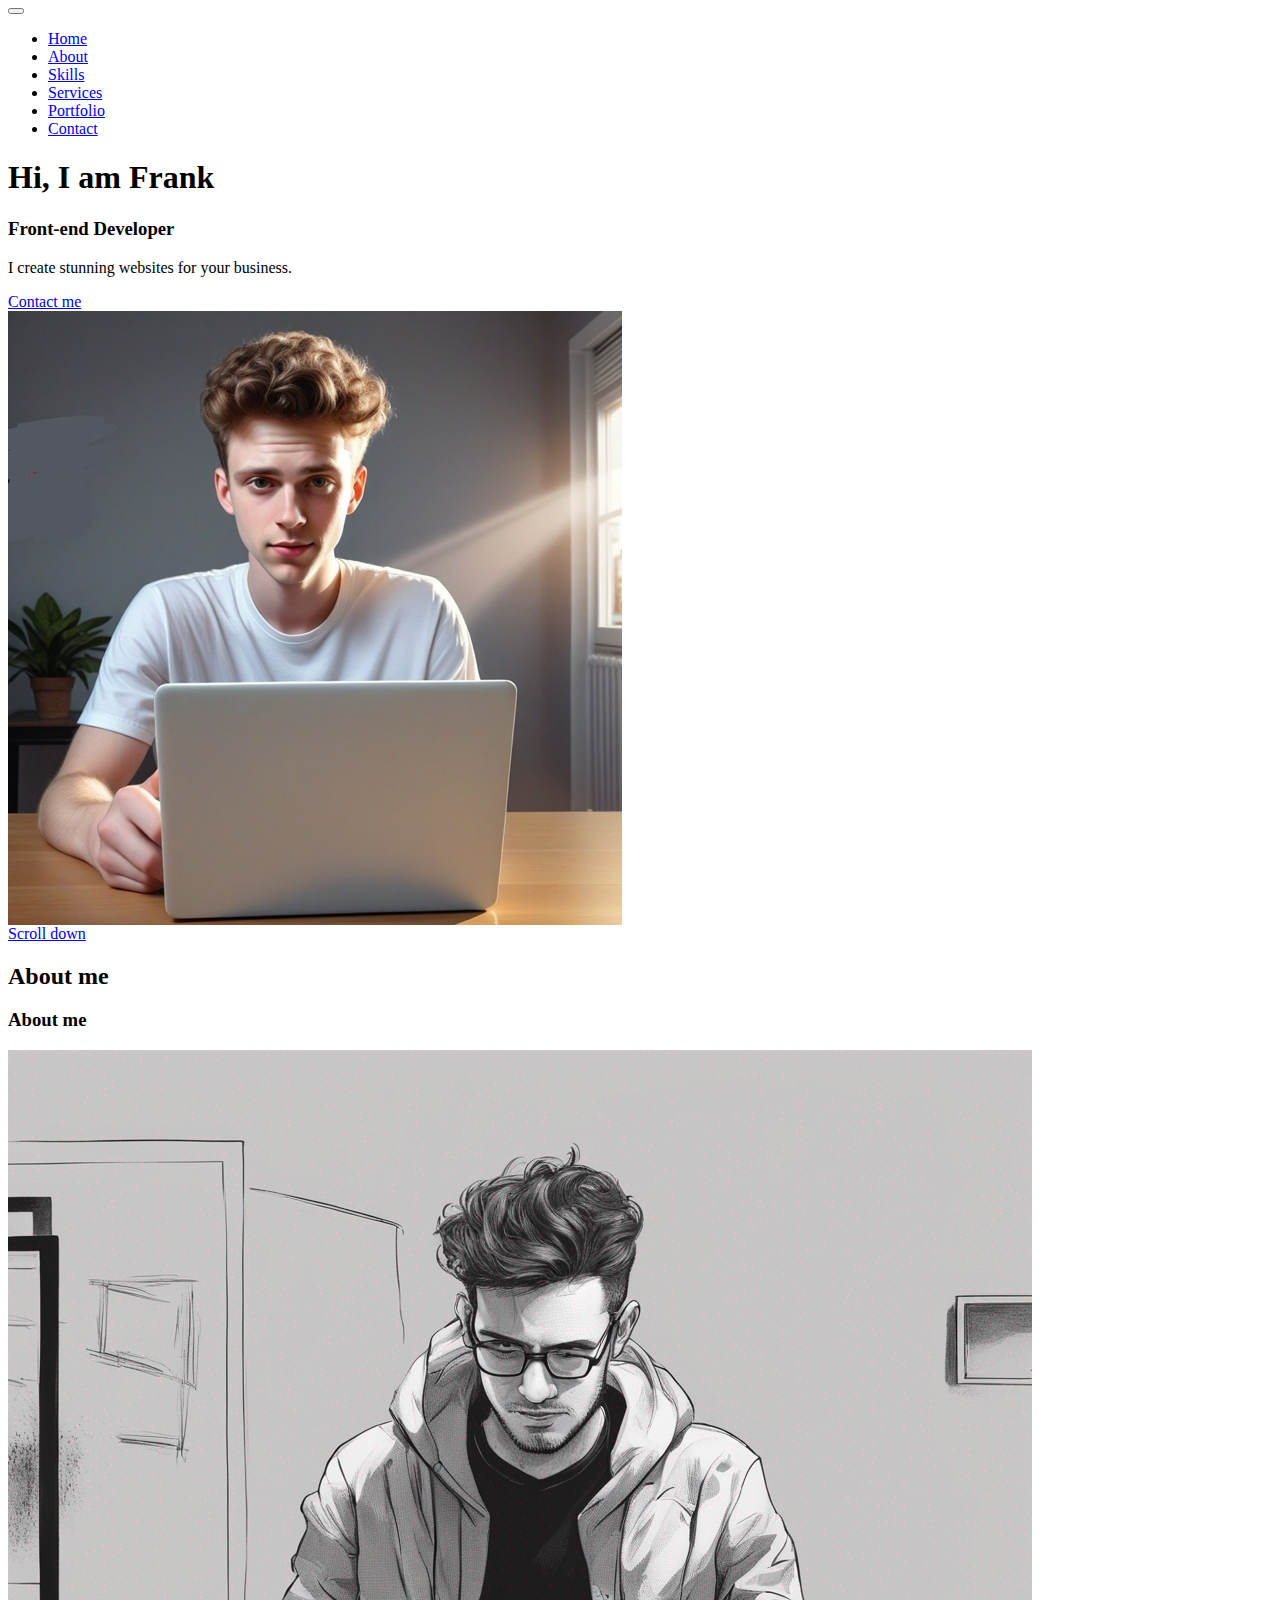
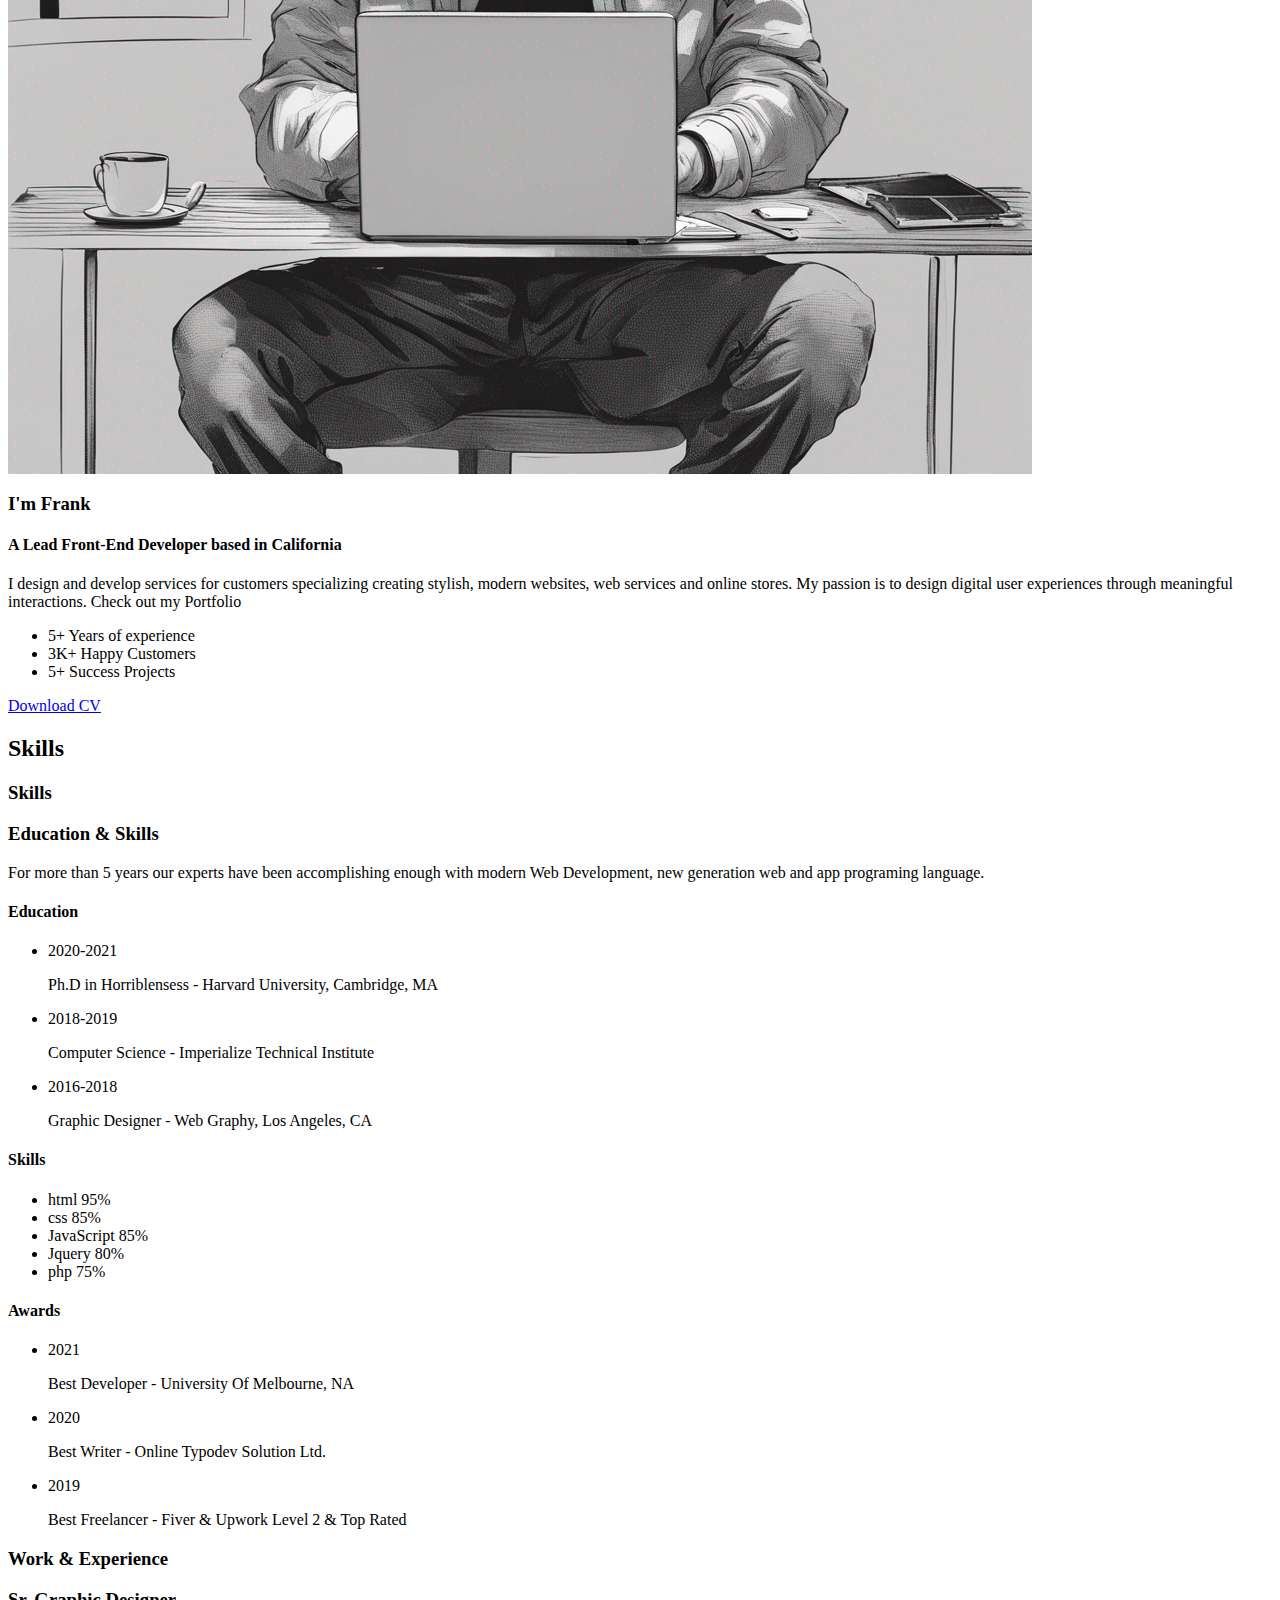
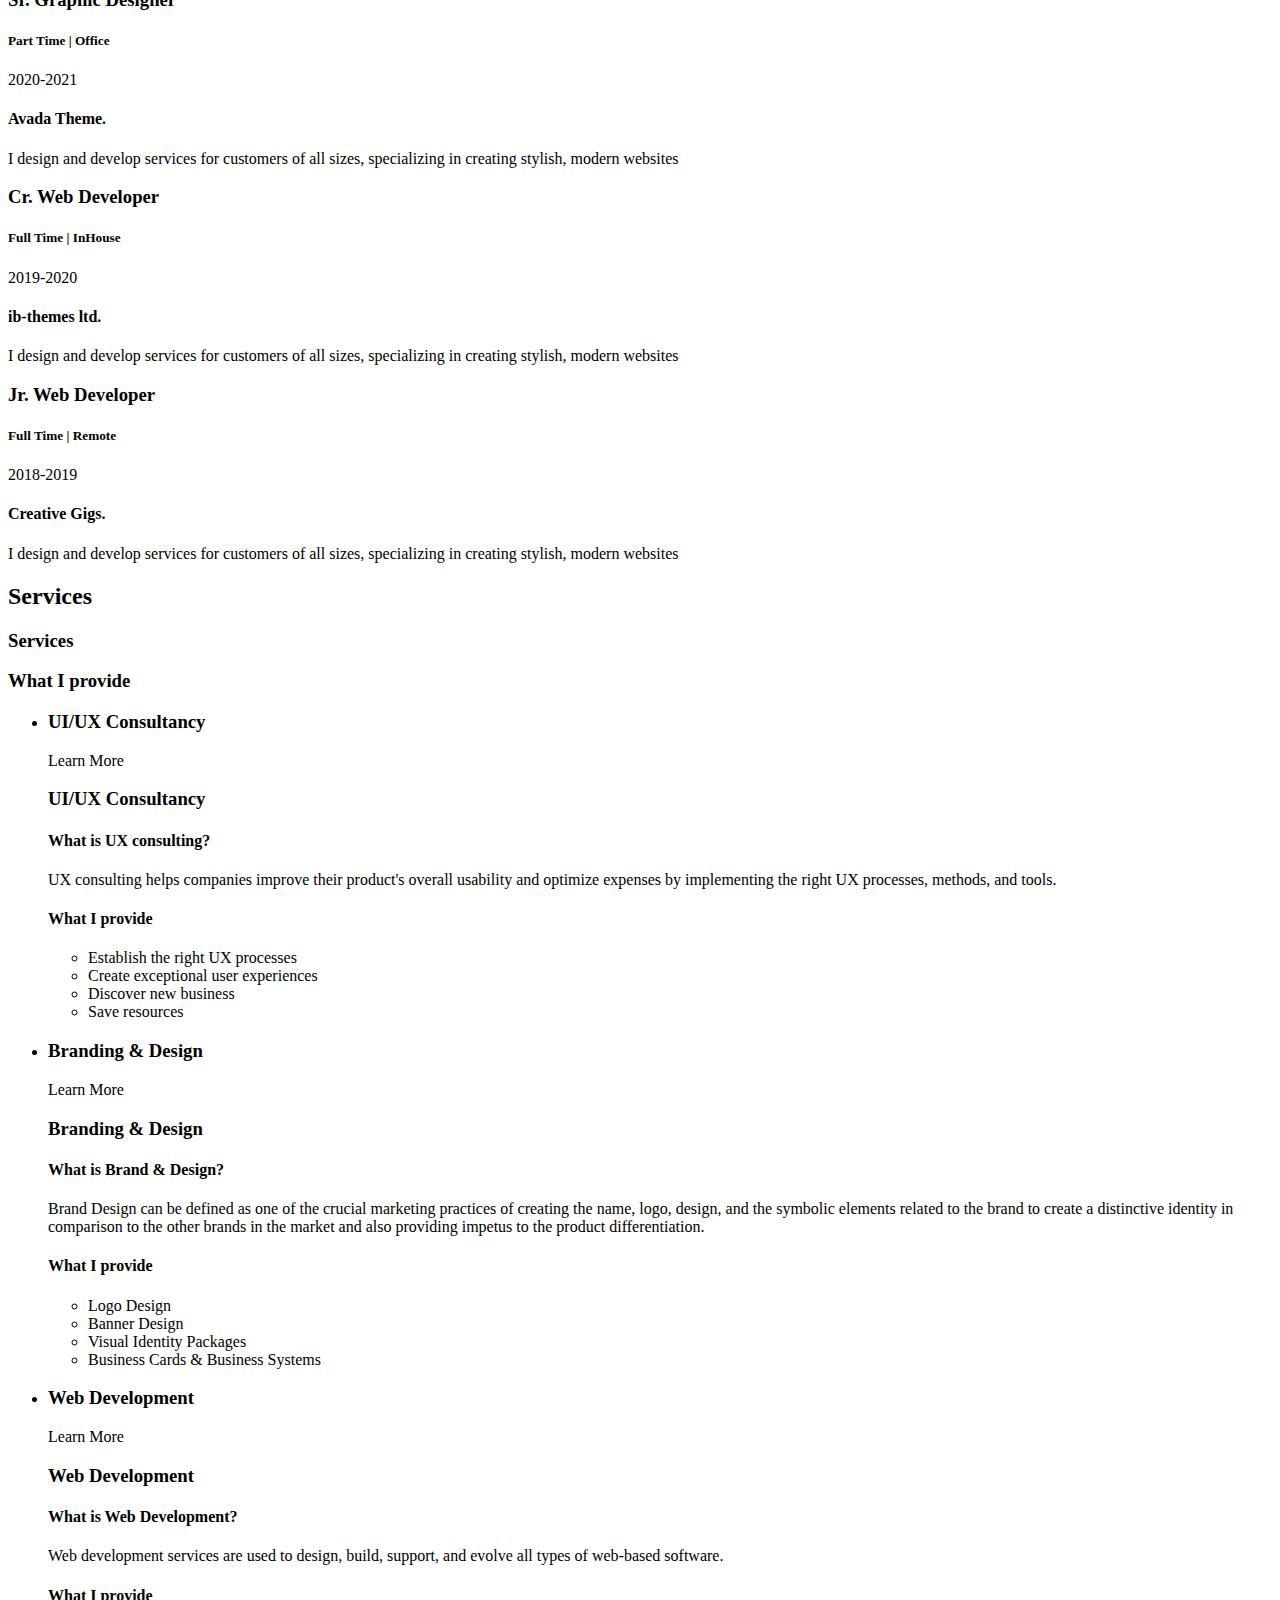
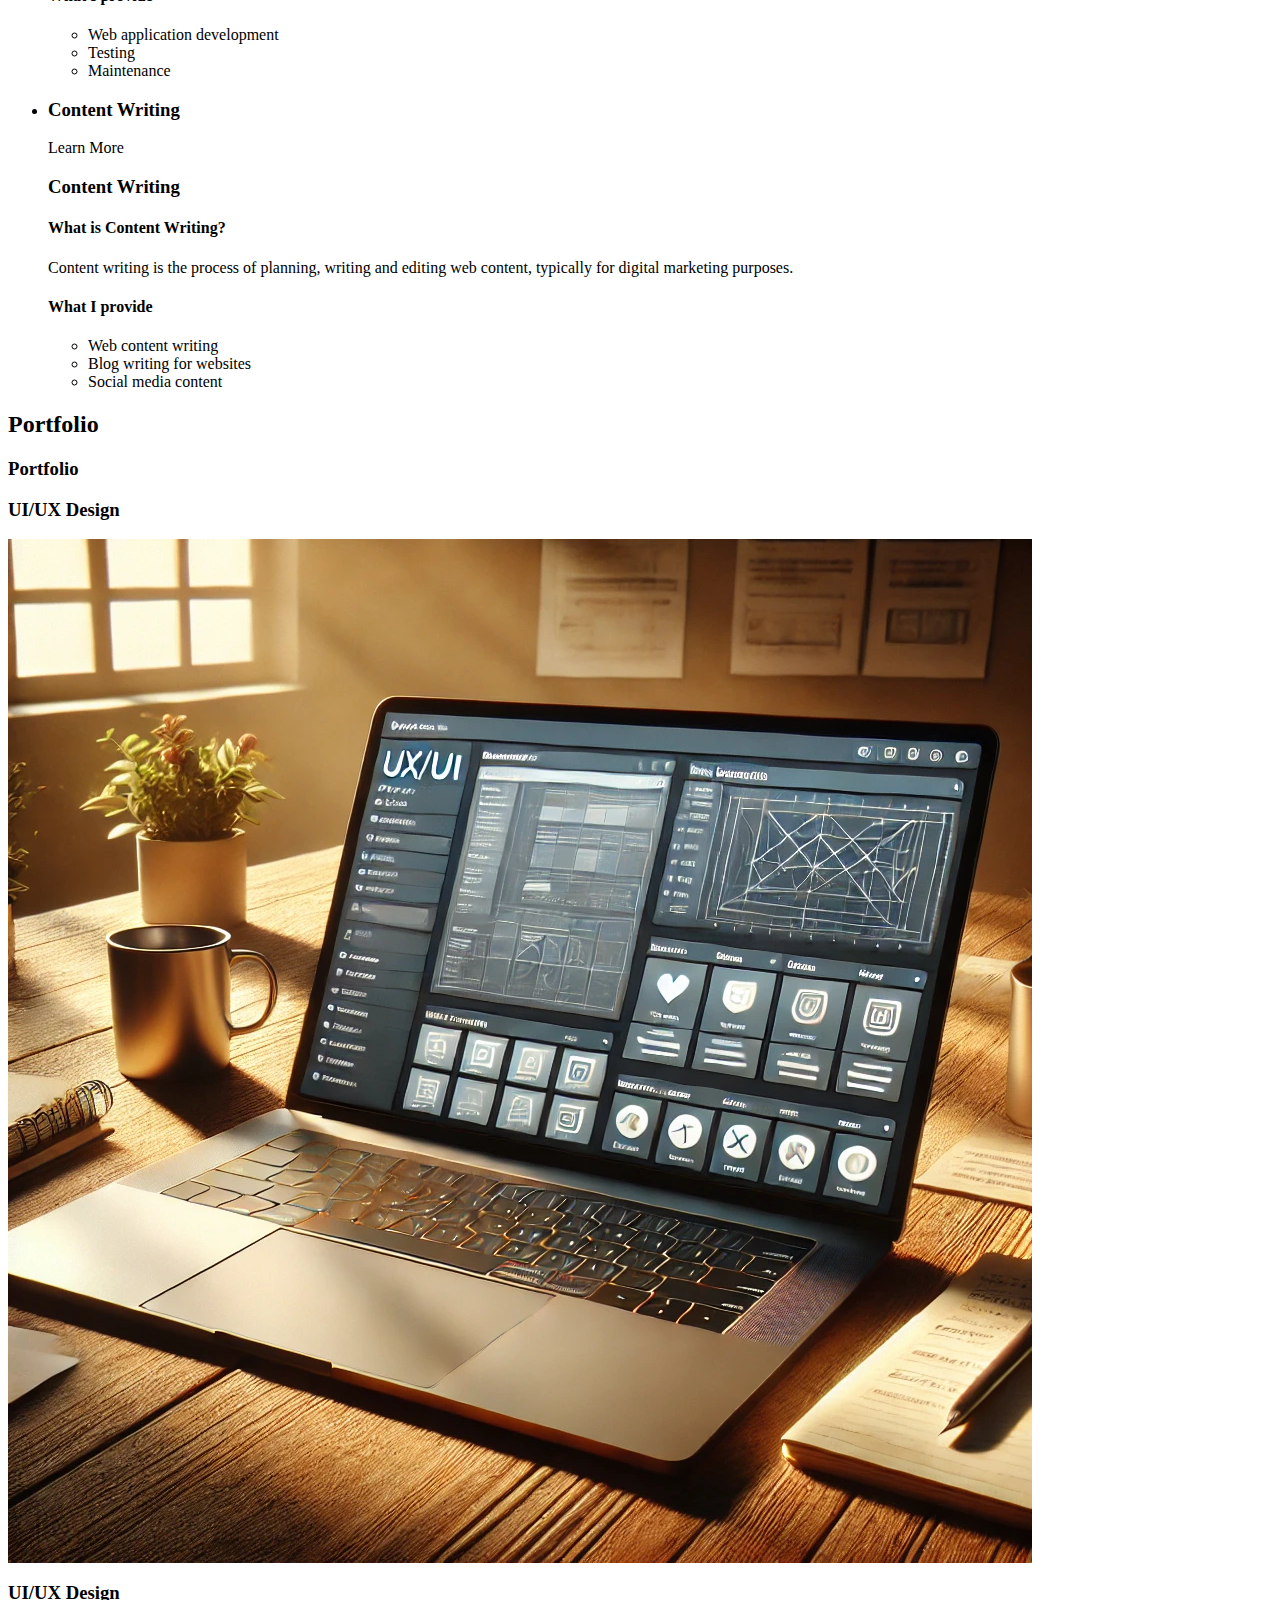
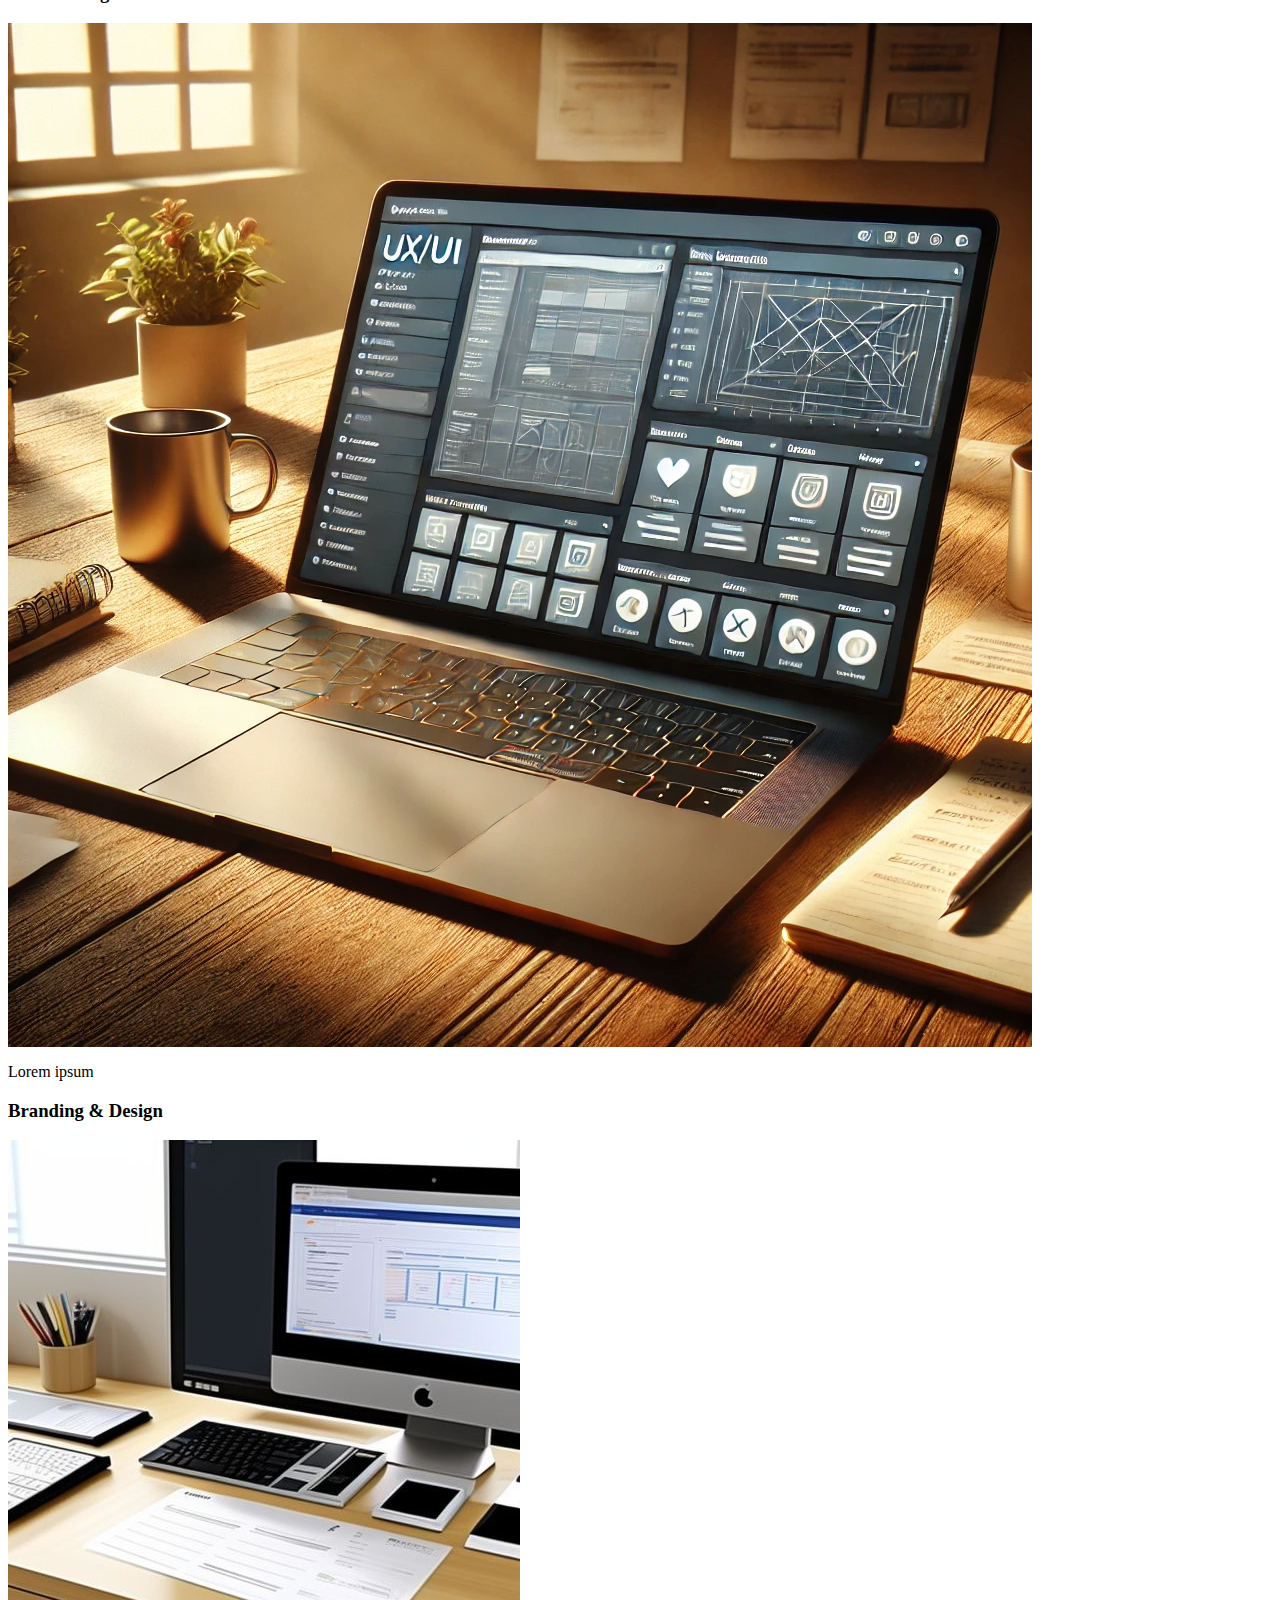
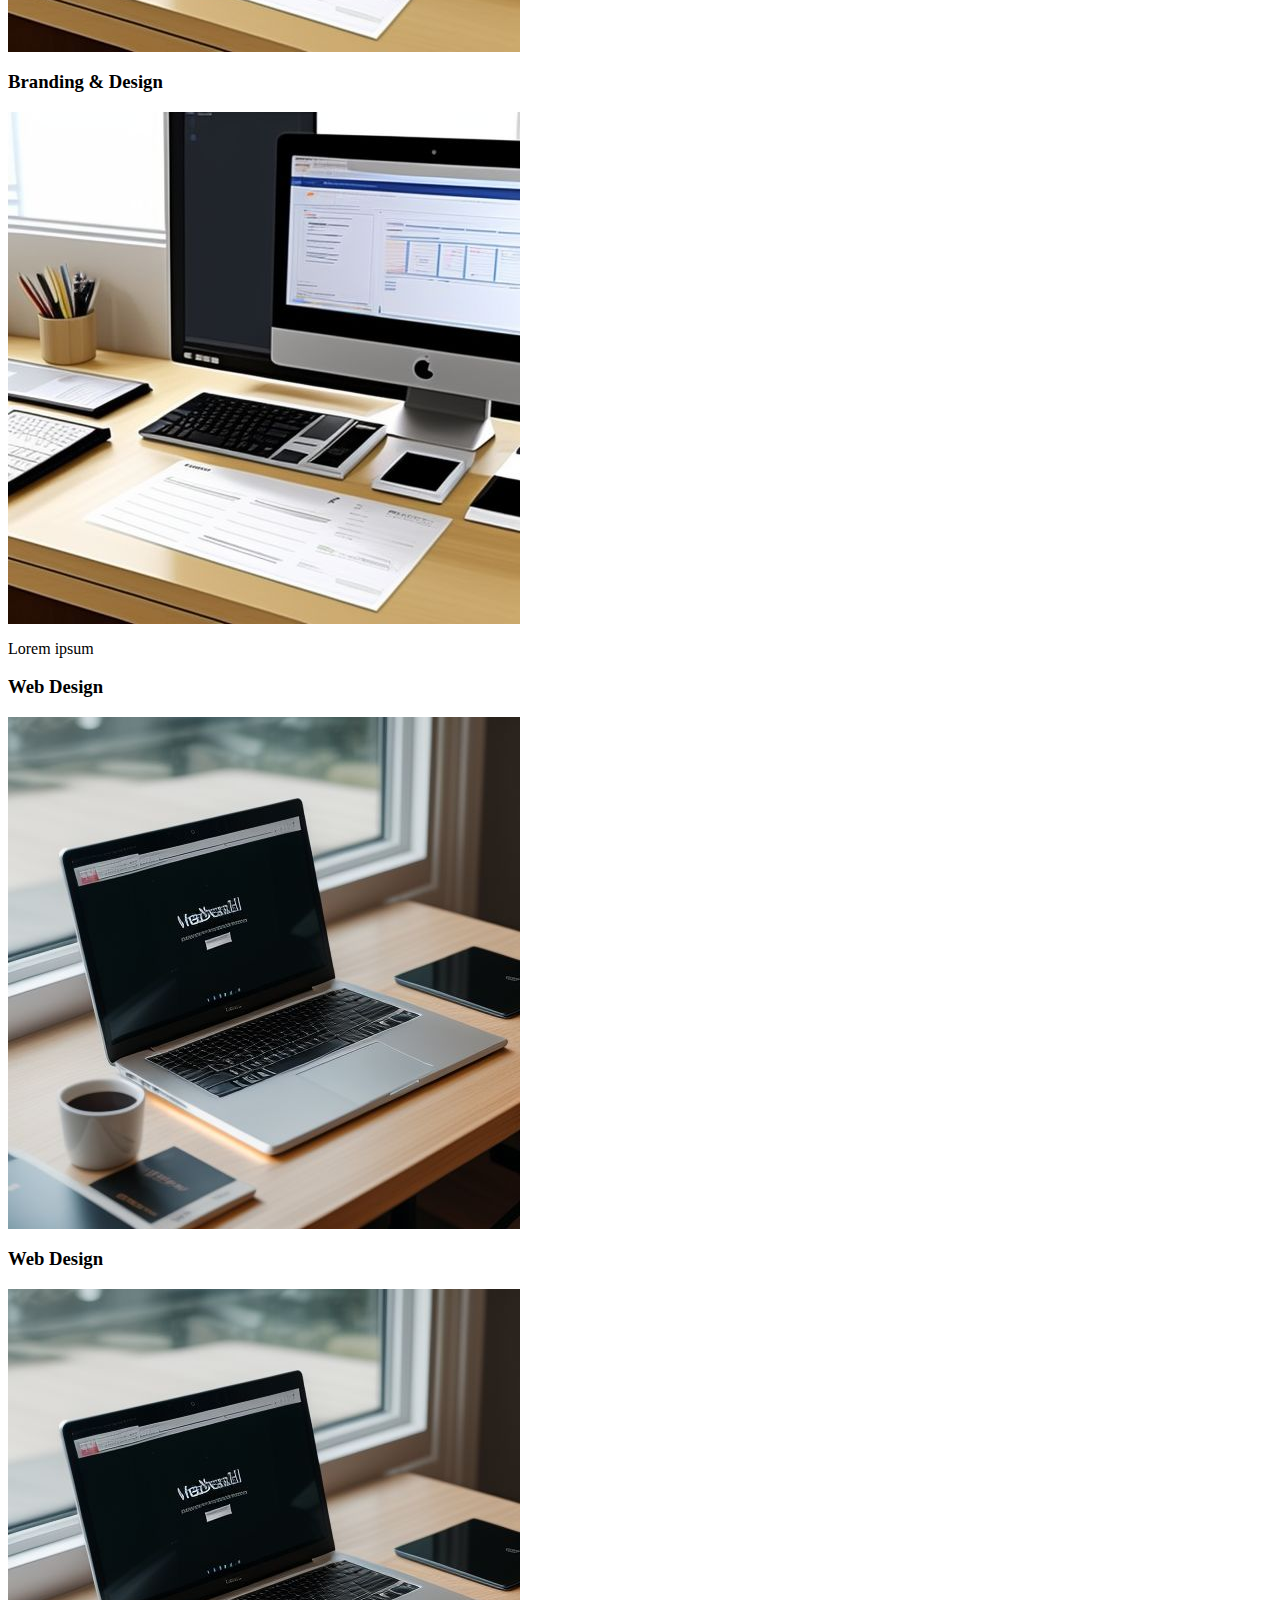
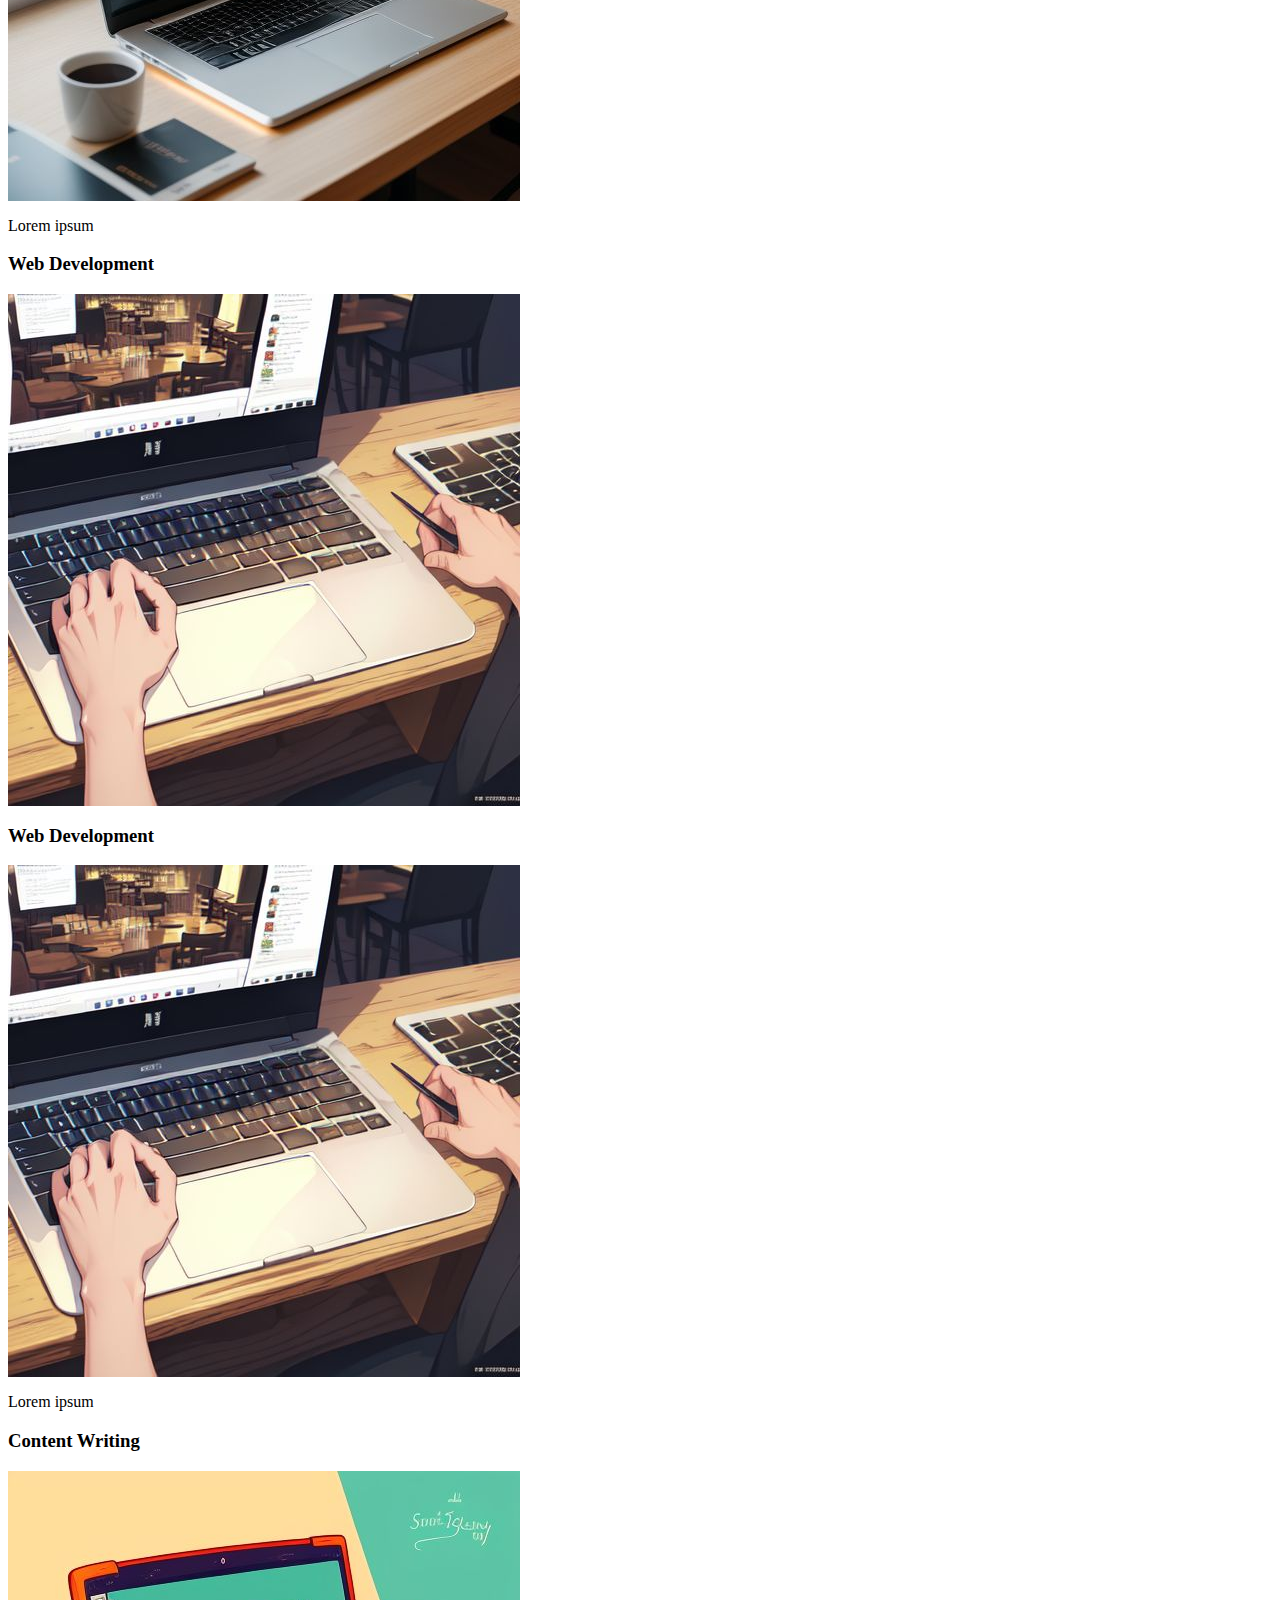
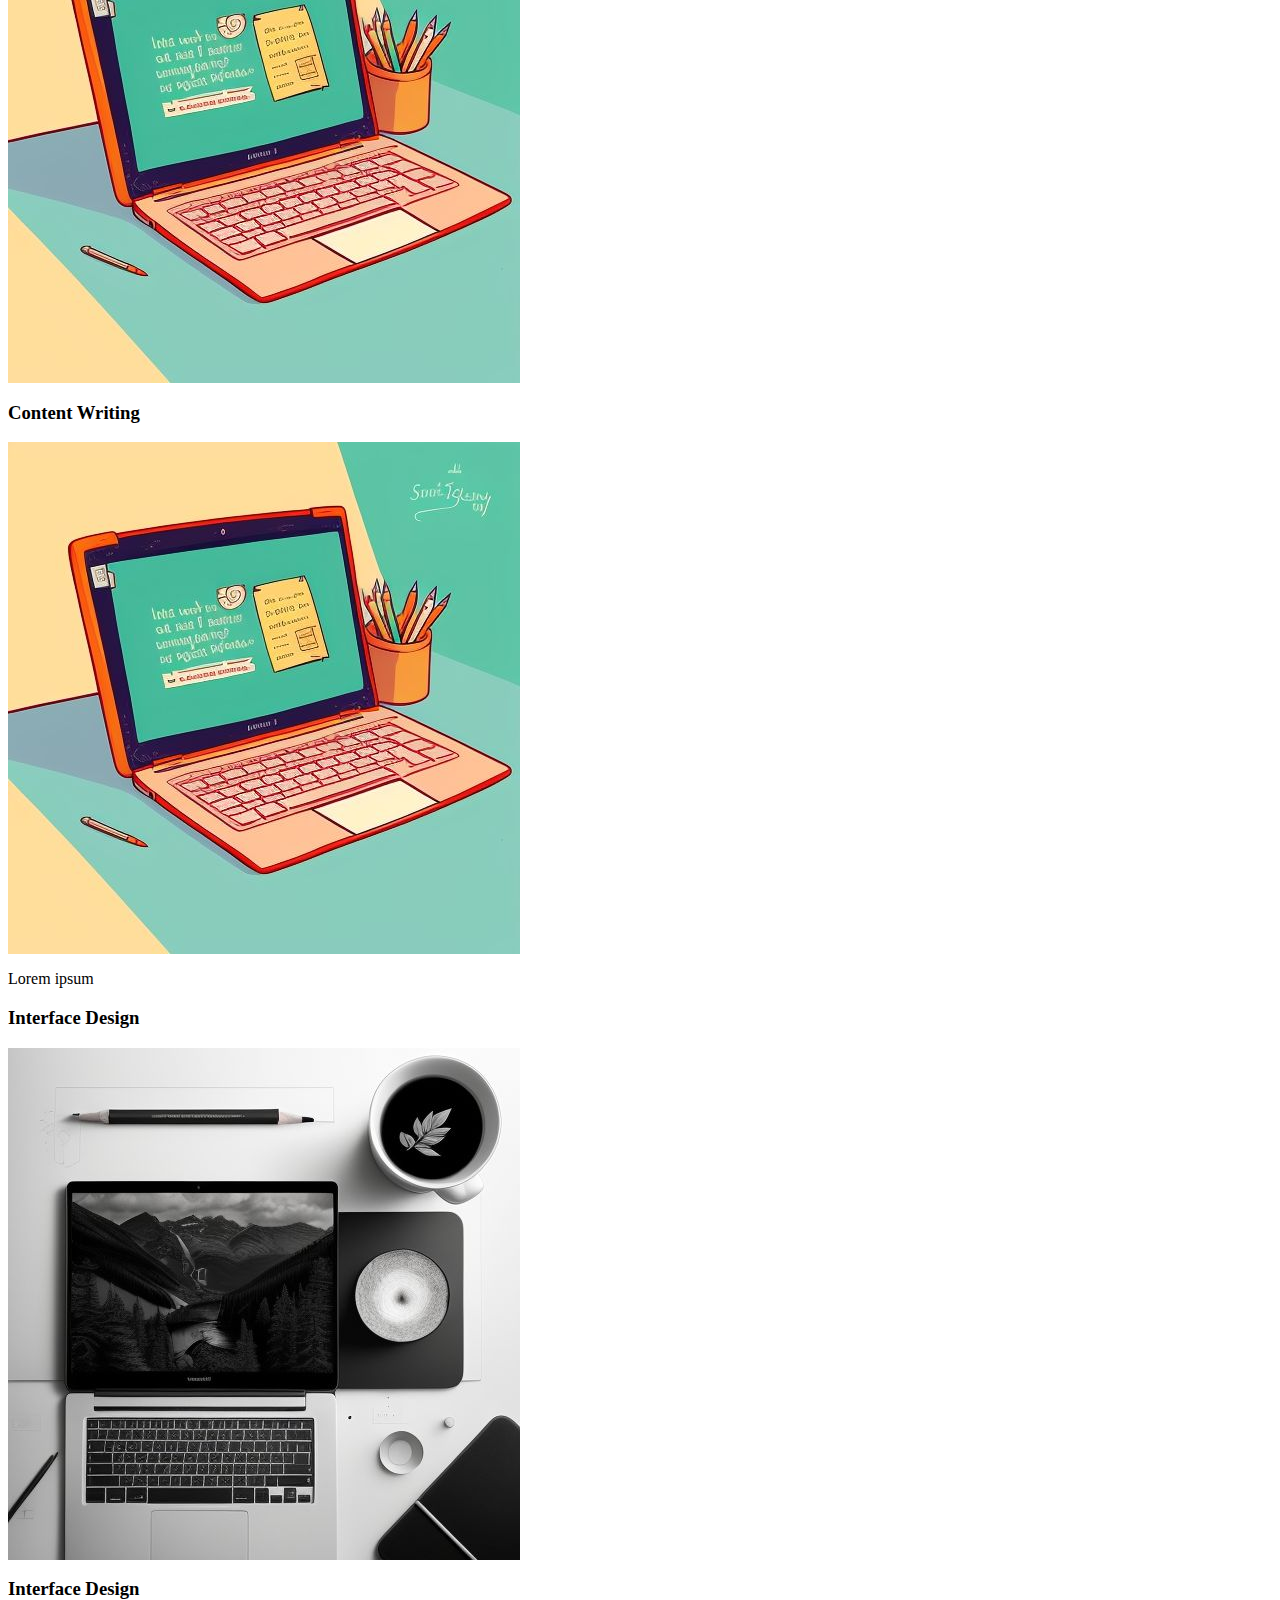
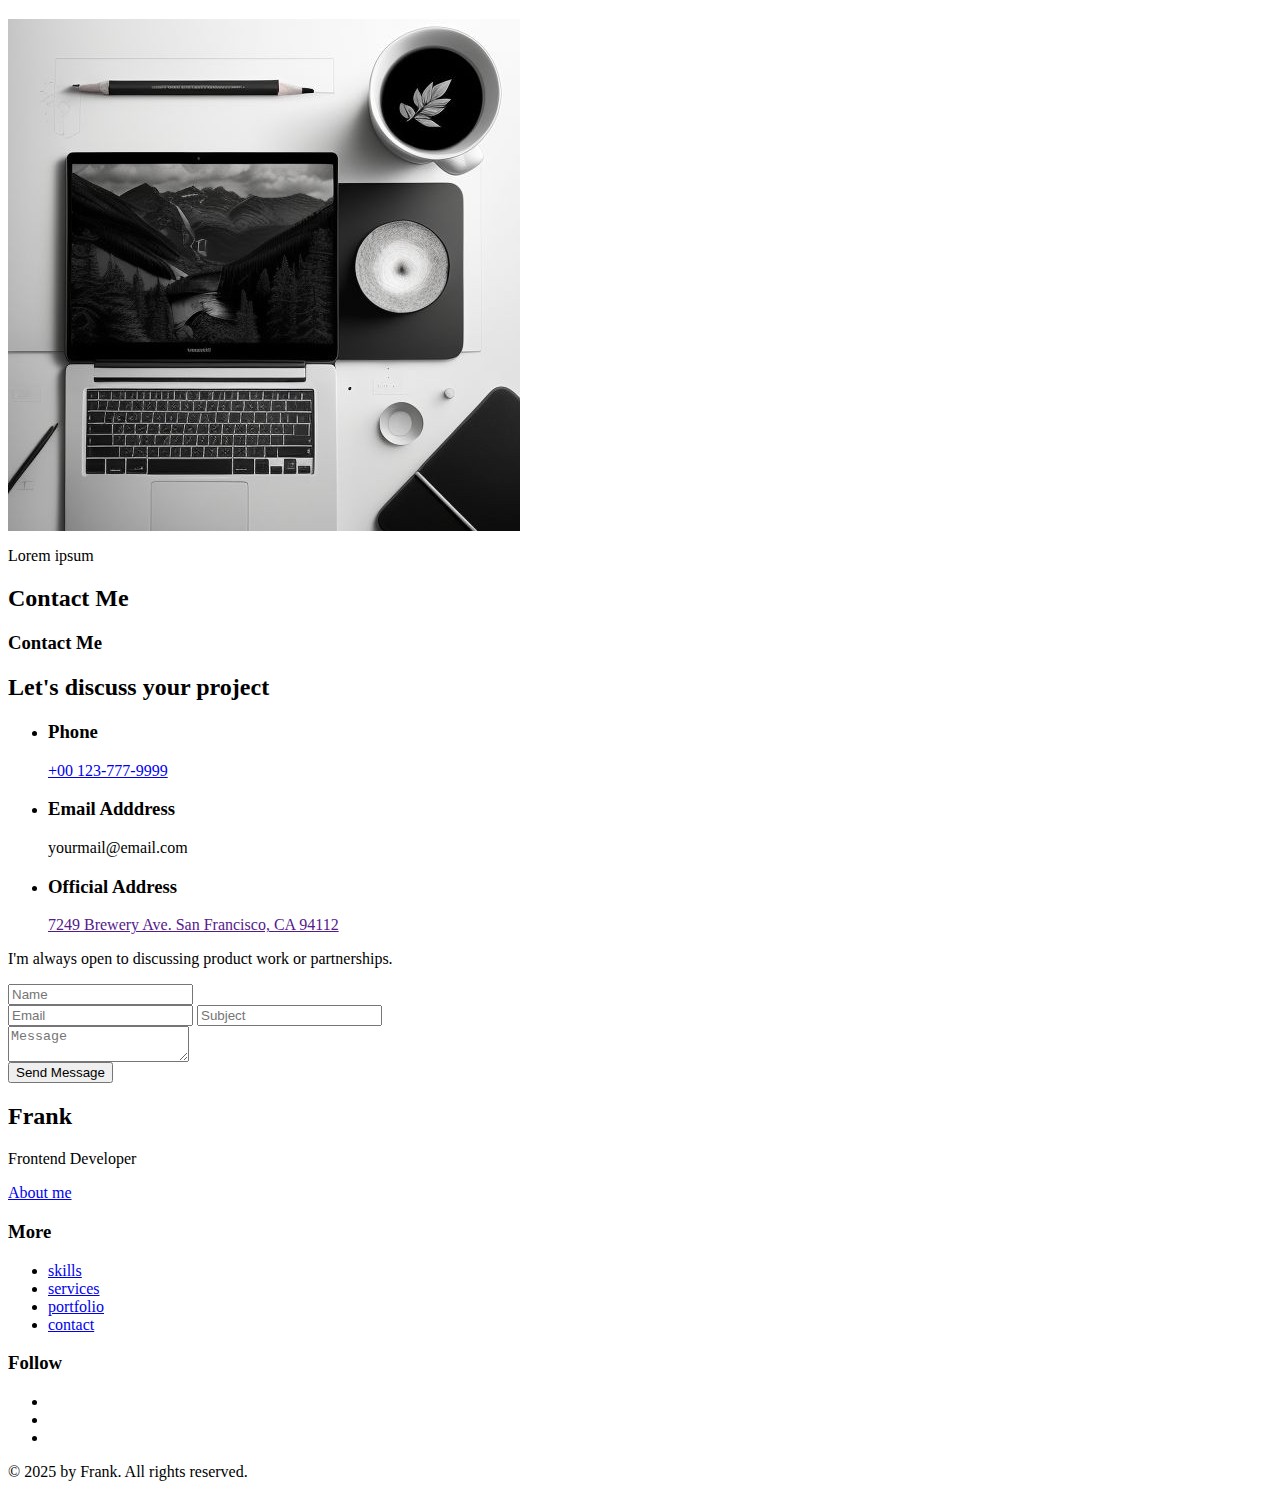
==== instructions.html @ 5ad263a1 "instructions.html added" ====
<!-- All images are located in the img folder. Upload your own by simply dragging and dropping -->

    <!-- Favicon -->
     <!-- Replace the favicon.png with your own image -->
    <link rel="shortcut icon" href="./img/favicon.png" type="image/png+xml">

    <!-- Change the title of the site -->
    <title>Portfolio Website</title> 
</head>

<body>
    <!-- Scroll to top button -->
    <button class="btn scrollToTop flex-center">
        <!-- you can copy/paste your own icon. Icons can be found on remixicon.com -->
        <i class="fa-solid fa-arrow-up"></i>
    </button> 

    <!-- Light/Dark button -->
    <div class="theme-btn">
        <i class="fa-solid fa-moon"></i>
        <i class="fa-solid fa-sun"></i>
    </div>

    <!-- Header -->
    <header class="header">
        <div class="container">
            <div class="header-wrapper">
                <nav class="nav">
                    <ul class="nav-menu">
                        <!-- Add or remove menu items -->
                        <li class="nav-item">
                            <a href="#home" class="nav-link active">Home</a>
                        </li>
                        <li class="nav-item">
                            <a href="#about" class="nav-link">About</a>
                        </li>
                        <li class="nav-item">
                            <a href="#skills" class="nav-link">Skills</a>
                        </li>
                        <li class="nav-item">
                            <a href="#services" class="nav-link">Services</a>
                        </li>
                        <li class="nav-item">
                            <a href="#portfolio" class="nav-link">Portfolio</a>
                        </li>
                        <li class="nav-item">
                            <a href="#contact" class="nav-link">Contact</a>
                        </li>
                    </ul>
                </nav>
                <div class="nav-menu-btn">
                </div>
            </div>
        </div>
    </header>

    <main>

    <!-- Home -->
     <section class="home" id="home">
        <div class="container home-wrapper">
            <div class="media-icons">
                <!-- Add inks to social media inside brackets href="link to social media".
                https://www.facebook.com/
                https://twitter.com/
                https://www.instagram.com/
                https://www.github.com/
                -->
                <a href="#">
                    <i class="fa-brands fa-facebook-f"></i>
                </a>
                <a href="#">
                    <i class="fa-brands fa-instagram"></i>
                </a>
                <a href="#">
                    <i class="fa-brands fa-github"></i>
                </a>
            </div>
            <div class="home-info">
                <!-- Change the name -->
                <h1>Hi, I am Frank</h1>
                <h3>Front-end Developer</h3>
                <p>
                    I create stunning websites for your business.
                </p>
                <a href="#contact" class="home-info-link inner-info-link">
                    Contact me 
                </a>
            </div>
            <div class="home-img">
                <!-- Replace the profile image 'Frank1.jpg' with your own -->
                <img src="img/Frank1.jpg" alt="client1">
            </div>
        </div>
        <a href="#about" class="scroll-down">
            Scroll down 
            <i class="fa-solid fa-arrow-down"></i>
        </a>
     </section>

     <!-- About -->
      <section class="about section" id="about">
        <div class="container flex-center">
            <h2 class="inner-title">About me</h2>
            <h3 class="inner-second-title">About me</h3>
            <div class="about-wrapper">
                <!-- Replace the image 'Frank2.jpg' with your own -->
                <div class="about-img"><img src="./img/Frank2.jpg" alt="about"></div>
                <div class="about-info">
                    <div class="description">
                        <!-- Replace the name with your own -->
                        <h3>I'm Frank</h3>
                        <!-- Add your personal info -->
                        <h4>A Lead<span> Front-End Developer</span> based in 
                        <span>California</span></h4>
                        <p>
                            I design and develop services for customers specializing creating stylish, modern websites,
                            web services and online stores. My passion is to design
                            digital user experiences through
                            meaningful interactions. Check out my Portfolio
                        </p>
                    </div>
                    <ul class="professional-list">
                        <li class="list-item">
                            <span class="number">5+</span>
                            <span class="text">Years of experience</span>
                        </li>
                        <li class="list-item">
                            <span class="number">3K+</span>
                            <span class="text">Happy Customers</span>
                        </li>
                        <li class="list-item">
                            <span class="number">5+</span>
                            <span class="text">Success Projects</span>
                        </li>
                    </ul>
                    <!-- Upload your CV -->
                    <a href="CV.pdf" download class="inner-info-link">Download CV
                        <i class="fa-solid fa-download"></i>
                    </a>
                </div>
            </div>
        </div>
      </section>

     <!-- Skills -->
     <section class="skills section" id="skills">
        <div class="container flex-center">
            <h2 class="inner-title">Skills</h2>
            <h3 class="inner-second-title">Skills</h3>
            <div class="inner-content">
                <div class="skills-description">
                    <h3>Education & Skills</h3>
                    <!-- Simply edit the text below to include information about your experience-->
                    <p>
                        For more than 5 years our experts have been accomplishing enough with modern Web Development,
                        new generation web and app programing language.
                    </p>
                </div>
                <div class="skills-info education-all">
                    <div class="education">
                        <h4 class="label">Education</h4>
                        <ul class="education-list">
                            <li class="item">
                                <span class="year">2020-2021</span>
                                <p>Ph.D in Horriblensess - Harvard University, Cambridge, MA</p>
                            </li>
                            <li class="item">
                                <span class="year">2018-2019</span>
                                <p>Computer Science - Imperialize Technical Institute</p>
                            </li>
                            <li class="item">
                                <span class="year">2016-2018</span>
                                <p>Graphic Designer - Web Graphy, Los Angeles, CA</p>
                            </li>
                        </ul>
                    </div>
                    <div class="education">
                        <h4 class="label">Skills</h4>
                        <ul class="bars">
                            <li class="bar">
                                <div class="info">
                                    <span>html</span>
                                    <span>95%</span>
                                </div>
                                <div class="line html"></div>
                            </li>
                            <li class="bar">
                                <div class="info">
                                    <span>css</span>
                                    <span>85%</span>
                                </div>
                                <div class="line css"></div>
                            </li>
                            <li class="bar">
                                <div class="info">
                                    <span>JavaScript</span>
                                    <span>85%</span>
                                </div>
                                <div class="line javascript"></div>
                            </li>
                            <li class="bar">
                                <div class="info">
                                    <span>Jquery</span>
                                    <span>80%</span>
                                </div>
                                <div class="line jquery"></div>
                            </li>
                            <li class="bar">
                                <div class="info">
                                    <span>php</span>
                                    <span>75%</span>
                                </div>
                                <div class="line php"></div>
                            </li>
                        </ul>
                    </div>
                    <div class="education">
                        <h4 class="label">Awards</h4>
                        <ul class="education-list">
                            <li class="item">
                                <span>2021</span>
                                <p><span>Best Developer - University Of Melbourne, NA</span></p>
                            </li>
                            <li class="item">
                                <span>2020</span>
                                <p><span>Best Writer - Online Typodev Solution Ltd.</span></p>
                            </li>
                            <li class="item">
                                <span>2019</span>
                                <p><span>Best Freelancer - Fiver & Upwork Level 2 & Top Rated</span></p>
                            </li>
                        </ul>
                    </div>

                </div>
                <div class="education work-exp">
                    <h3 class="work-exp-title">Work & Experience</h3>
                    <div class="skills-info">
                        <div class="experience-card">
                            <div class="upper">
                                <h3>Sr. Graphic Designer</h3>
                                <h5>Part Time | Office</h5>
                                <span>2020-2021</span>
                                <div class="hr"></div>
                            </div>
                            <div class="hr"></div>
                            <h4 class="label">Avada Theme.</h4>
                            <p>I design and develop services for customers of all sizes, specializing in creating stylish, modern websites</p>
                        </div>
                        <div class="experience-card">
                            <div class="upper">
                                <h3>Cr. Web Developer</h3>
                                <h5>Full Time | InHouse</h5>
                                <span>2019-2020</span>
                                <div class="hr"></div>
                            </div>
                            <div class="hr"></div>
                            <h4 class="label">ib-themes ltd.</h4>
                            <p>I design and develop services for customers of all sizes, specializing in creating stylish, modern websites</p>
                        </div>
                        <div class="experience-card">
                            <div class="upper">
                                <h3>Jr. Web Developer</h3>
                                <h5>Full Time | Remote</h5>
                                <span>2018-2019</span>
                                <div class="hr"></div>
                            </div>
                            <div class="hr"></div>
                            <h4 class="label">Creative Gigs.</h4>
                            <p>I design and develop services for customers of all sizes, specializing in creating stylish, modern websites</p>
                        </div>
                    </div>
                </div>
            </div>
        </div>
     </section> 

     <!--  Services -->
     <section class="services section" id="services">
        <div class="container flex-center">
            <h2 class="inner-title">Services</h2>
            <h3 class="inner-second-title">Services</h3>
            <div class="services-wrapper">
                <h3 class="services-description">What I provide</h3>
                <ul class="services-list">
                    <li class="services-container">
                        <div class="service-card">
                            <i class="fa-solid fa-pen-ruler"></i>
                            <h3>UI/UX Consultancy</h3>
                            <div class="learn-more-btn">
                                Learn More
                                <i class="fa-solid fa-right-long"></i>
                            </div>
                        </div>
                        <div class="service-modal">
                            <div class="service-modal-body">
                                <i class="fa-solid fa-xmark modal-close-btn"></i>
                                <h3>UI/UX Consultancy</h3>
                                <h4>What is UX consulting?</h4>
                                <p>UX consulting helps companies improve their product's overall usability and optimize expenses by implementing the right UX processes, methods, and tools.</p>
                                <h4>What I provide</h4>
                                <ul>
                                    <li>
                                        <i class="fa-solid fa-circle-check"></i>
                                        Establish the right UX processes
                                    </li>
                                    <li>
                                        <i class="fa-solid fa-circle-check"></i>
                                        Create exceptional user experiences
                                    </li>
                                    <li>
                                        <i class="fa-solid fa-circle-check"></i>
                                        Discover new business
                                    </li>
                                    <li>
                                        <i class="fa-solid fa-circle-check"></i>
                                        Save resources
                                    </li>
                                </ul>
                            </div>
                        </div>
                    </li>
                    <li class="services-container"><div class="service-card">
                        <i class="fa-solid fa-photo-film"></i>
                            <h3>Branding & Design</h3>
                            <div class="learn-more-btn">
                                Learn More
                                <i class="fa-solid fa-right-long"></i>
                            </div>
                        </div>
                        <div class="service-modal">
                            <div class="service-modal-body">
                                <i class="fa-solid fa-xmark modal-close-btn"></i>
                                <h3>Branding & Design</h3>
                                <h4>What is Brand & Design?</h4>
                                <p>Brand Design can be defined as one of the crucial marketing practices of creating the name, logo, design, and the symbolic elements related to the brand to create a distinctive identity in comparison to the other brands in the market and also providing impetus to the product differentiation.</p>
                                <h4>What I provide</h4>
                                <ul>
                                    <li>
                                        <i class="fa-solid fa-circle-check"></i>
                                        Logo Design
                                    </li>
                                    <li>
                                        <i class="fa-solid fa-circle-check"></i>
                                        Banner Design
                                    </li>
                                    <li>
                                        <i class="fa-solid fa-circle-check"></i>
                                        Visual Identity Packages
                                    </li>
                                    <li>
                                        <i class="fa-solid fa-circle-check"></i>
                                        Business Cards & Business Systems
                                    </li>
                                </ul>
                            </div>
                        </div></li>
                    <li class="services-container"><div class="service-card">
                        <i class="fa-solid fa-file-code"></i>
                            <h3>Web Development</h3>
                            <div class="learn-more-btn">
                                Learn More
                                <i class="fa-solid fa-right-long"></i>
                            </div>
                        </div>
                        <div class="service-modal">
                            <div class="service-modal-body">
                                <i class="fa-solid fa-xmark modal-close-btn"></i>
                                <h3>Web Development</h3>
                                <h4>What is Web Development?</h4>
                                <p>Web development services are used to design, build, 
                                    support, and evolve all types of web-based software.
                                </p>
                                <h4>What I provide</h4>
                                <ul>
                                    <li>
                                        <i class="fa-solid fa-circle-check"></i>
                                        Web application development
                                    </li>
                                    <li>
                                        <i class="fa-solid fa-circle-check"></i>
                                        Testing
                                    </li>
                                    <li>
                                        <i class="fa-solid fa-circle-check"></i>
                                        Maintenance
                                    </li>
                                </ul>
                            </div>
                        </div></li>
                    <li class="services-container"><div class="service-card">
                        <i class="fa-solid fa-align-left"></i>
                            <h3>Content Writing</h3>
                            <div class="learn-more-btn">
                                Learn More
                                <i class="fa-solid fa-right-long"></i>
                            </div>
                        </div>
                        <div class="service-modal">
                            <div class="service-modal-body">
                                <i class="fa-solid fa-xmark modal-close-btn"></i>
                                <h3>Content Writing</h3>
                                <h4>What is Content Writing?</h4>
                                <p>Content writing is the process of planning, 
                                    writing and editing web content, 
                                    typically for digital marketing purposes.</p>
                                <h4>What I provide</h4>
                                <ul>
                                    <li>
                                        <i class="fa-solid fa-circle-check"></i>
                                        Web content writing
                                    </li>
                                    <li>
                                        <i class="fa-solid fa-circle-check"></i>
                                        Blog writing for websites
                                    </li>
                                    <li>
                                        <i class="fa-solid fa-circle-check"></i>
                                        Social media content
                                    </li>
                                </ul>
                            </div>
                        </div></li>
                </ul>
            </div>
        </div>
     </section>

     <!-- Portfolio -->
     <section class="portfolio section" id="portfolio">
        <div class="container flex-center">
            <h2 class="inner-title">Portfolio</h2>
            <h3 class="inner-second-title">Portfolio</h3>
            <div class="portfolio-wrapper">
                <div class="portfolio-img-card">
                    <div class="img-card">
                        <div class="overlay"></div>
                        <div class="inf">
                            <h3>UI/UX Design</h3>
                            <span></span>
                        </div>
                        <!-- You can replace the images as you wish -->
                        <img src="./img/portfolio-1.jpeg" alt="portfolio">
                    </div>
                </div>
                <div class="portfolio-model">
                    <div class="portfolio-model-body">
                        <i class="fa-solid fa-xmark portfolio-close-btn"></i>
                        <h3>UI/UX Design</h3>
                        <img src="./img/portfolio-1.jpeg" alt="portfolio">
                        <p>Lorem ipsum</p>
                    </div>
                </div>
                <div class="portfolio-img-card">
                    <div class="img-card">
                        <div class="overlay"></div>
                        <div class="inf">
                            <h3>Branding & Design</h3>
                            <span></span>
                        </div>
                        <img src="./img/portfolio-2.jpeg" alt="portfolio">
                    </div>
                </div>
                <div class="portfolio-model">
                    <div class="portfolio-model-body">
                        <i class="fa-solid fa-xmark portfolio-close-btn"></i>
                        <h3>Branding & Design</h3>
                        <img src="./img/portfolio-2.jpeg" alt="portfolio">
                        <p>Lorem ipsum</p>
                    </div>
                </div>
                <div class="portfolio-img-card">
                    <div class="img-card">
                        <div class="overlay"></div>
                        <div class="inf">
                            <h3>Web Design</h3>
                            <span></span>
                        </div>
                        <img src="./img/portfolio-3.jpeg" alt="portfolio">
                    </div>
                </div>
                <div class="portfolio-model">
                    <div class="portfolio-model-body">
                        <i class="fa-solid fa-xmark portfolio-close-btn"></i>
                        <h3>Web Design</h3>
                        <img src="./img/portfolio-3.jpeg" alt="portfolio">
                        <p>Lorem ipsum</p>
                    </div>
                </div>
                <div class="portfolio-img-card">
                    <div class="img-card">
                        <div class="overlay"></div>
                        <div class="inf">
                            <h3>Web Development</h3>
                            <span></span>
                        </div>
                        <img src="./img/portfolio-4.jpeg" alt="portfolio">
                    </div>
                </div>
                <div class="portfolio-model">
                    <div class="portfolio-model-body">
                        <i class="fa-solid fa-xmark portfolio-close-btn"></i>
                        <h3>Web Development</h3>
                        <img src="./img/portfolio-4.jpeg" alt="portfolio">
                        <p>Lorem ipsum</p>
                    </div>
                </div>
                <div class="portfolio-img-card">
                    <div class="img-card">
                        <div class="overlay"></div>
                        <div class="inf">
                            <h3>Content Writing</h3>
                            <span></span>
                        </div>
                        <img src="./img/portfolio-5.jpeg" alt="portfolio">
                    </div>
                </div>
                <div class="portfolio-model">
                    <div class="portfolio-model-body">
                        <i class="fa-solid fa-xmark portfolio-close-btn"></i>
                        <h3>Content Writing</h3>
                        <img src="./img/portfolio-5.jpeg" alt="portfolio">
                        <p>Lorem ipsum</p>
                    </div>
                </div>
                <div class="portfolio-img-card">
                    <div class="img-card">
                        <div class="overlay"></div>
                        <div class="inf">
                            <h3>Interface Design</h3>
                            <span></span>
                        </div>
                        <img src="./img/portfolio-6.jpeg" alt="portfolio">
                    </div>
                </div>
                <div class="portfolio-model">
                    <div class="portfolio-model-body">
                        <i class="fa-solid fa-xmark portfolio-close-btn"></i>
                        <h3>Interface Design</h3>
                        <img src="./img/portfolio-6.jpeg" alt="portfolio">
                        <p>Lorem ipsum</p>
                    </div>
                </div>
            </div>
        </div>
     </section>

     <!-- Contact -->
     <section class="contact section" id="contact">
        <div class="container flex-center">
            <h2 class="inner-title">Contact Me</h2>
            <h3 class="inner-second-title">Contact Me</h3>
            <div class="contact-wrapper">
                <div class="contact-left">
                    <h2>Let's discuss your project</h2>
                    <ul class="contact-list">
                        <li>
                            <h3><i class="fa-solid fa-phone"></i> Phone</h3>
                            <!-- Change the phone number -->
                            <span><a href="tel:001237779999">+00 123-777-9999</a></span>
                        </li>
                        <li>
                            <h3><i class="fa-solid fa-envelope"></i> Email Adddress</h3>
                            <!-- Change the email address -->
                            <span><a href="mailto:yourmail@email.com"></a>yourmail@email.com</span>
                        </li>
                        <li>
                            <h3><i class="fa-solid fa-location-dot"></i>Official Address</h3>
                            <!-- Change the address -->
                            <span><a href="">7249 Brewery Ave. San Francisco, CA 94112</a></span>
                        </li>
                    </ul>
                </div>
                <div class="contact-right">
                    <p>I'm always open to discussing product <span>work or partnerships.</span></p>
                    <!-- in order to receive messages on your email you can create a free account on https://getform.io/ create an endpoint and paste the id inside the action brackets below. 
                     Add method="POST" after the brackets. Between textarea and placeholder place: name="message" -->
                    <form action="#" class="form contact-form">
                        <div class="first-row">
                            <input placeholder="Name" type="text">
                        </div>
                        <div class="second-row">
                            <input placeholder="Email" type="email">
                            <input placeholder="Subject" type="text">
                        </div>
                        <div class="third-row">
                            <textarea placeholder="Message"></textarea>
                        </div>
                        <button class="contact-btn inner-info-link" type="submit">
                            Send Message
                        </button>
                    </form>
                    <!-- This is a demo message. Please delete it before you start using this site To receive the actual message on your email please follow the instructions: 'row_577' -->
                    <div id="success-message" style="display: none; color: #614fd0; margin-bottom: 10px;">
                        ✅ Your message was sent successfully!
                    </div>
                </div>
            </div>
        </div>
     </section>

    </main>

    <!-- Footer -->
    <footer class="footer">
        <div class="container footer-wrapper">
            <div class="about-group">
                <!-- Change the name -->
                <h2>Frank</h2>
                <p>Frontend Developer</p>
                <a href="#">About me</a>
            </div>
            <div class="hr"></div>
            <div class="info-group">
                <h3>More</h3>
                <ul>
                    <li><a href="#skills">skills</a></li>
                    <li><a href="#services">services</a></li>
                    <li><a href="#portfolio">portfolio</a></li>
                    <li><a href="#contact">contact</a></li>
                </ul>
            </div>
            <div class="hr"></div>
            <div class="follow-group">
                <h3>Follow</h3>
                <ul>
                <!-- Add inks to social media inside brackets href="link to social media".
                https://www.facebook.com/
                https://twitter.com/
                https://www.instagram.com/
                https://www.github.com/
                -->
                    <li>
                        <a href="#">
                            <i class="fa-brands fa-facebook-f"></i>
                        </a>
                    </li>
                    <li>
                        <a href="#">
                            <i class="fa-brands fa-instagram"></i>
                        </a>
                    </li>
                    <li>
                        <a href="#">
                            <i class="fa-brands fa-github"></i>
                        </a>
                    </li>
                </ul>
            </div>
        </div>
        <!-- Change the name -->
        <p class="footer-copyright">© <span class="year">2025</span> by Frank. All rights reserved.</p>
    </footer>

   <script src="./js/swiper-bundle.min.js"></script>
   <script src="./js/scrollreveal.js"></script>
   <script src="./js/main.js"></script>
</body>

</html>
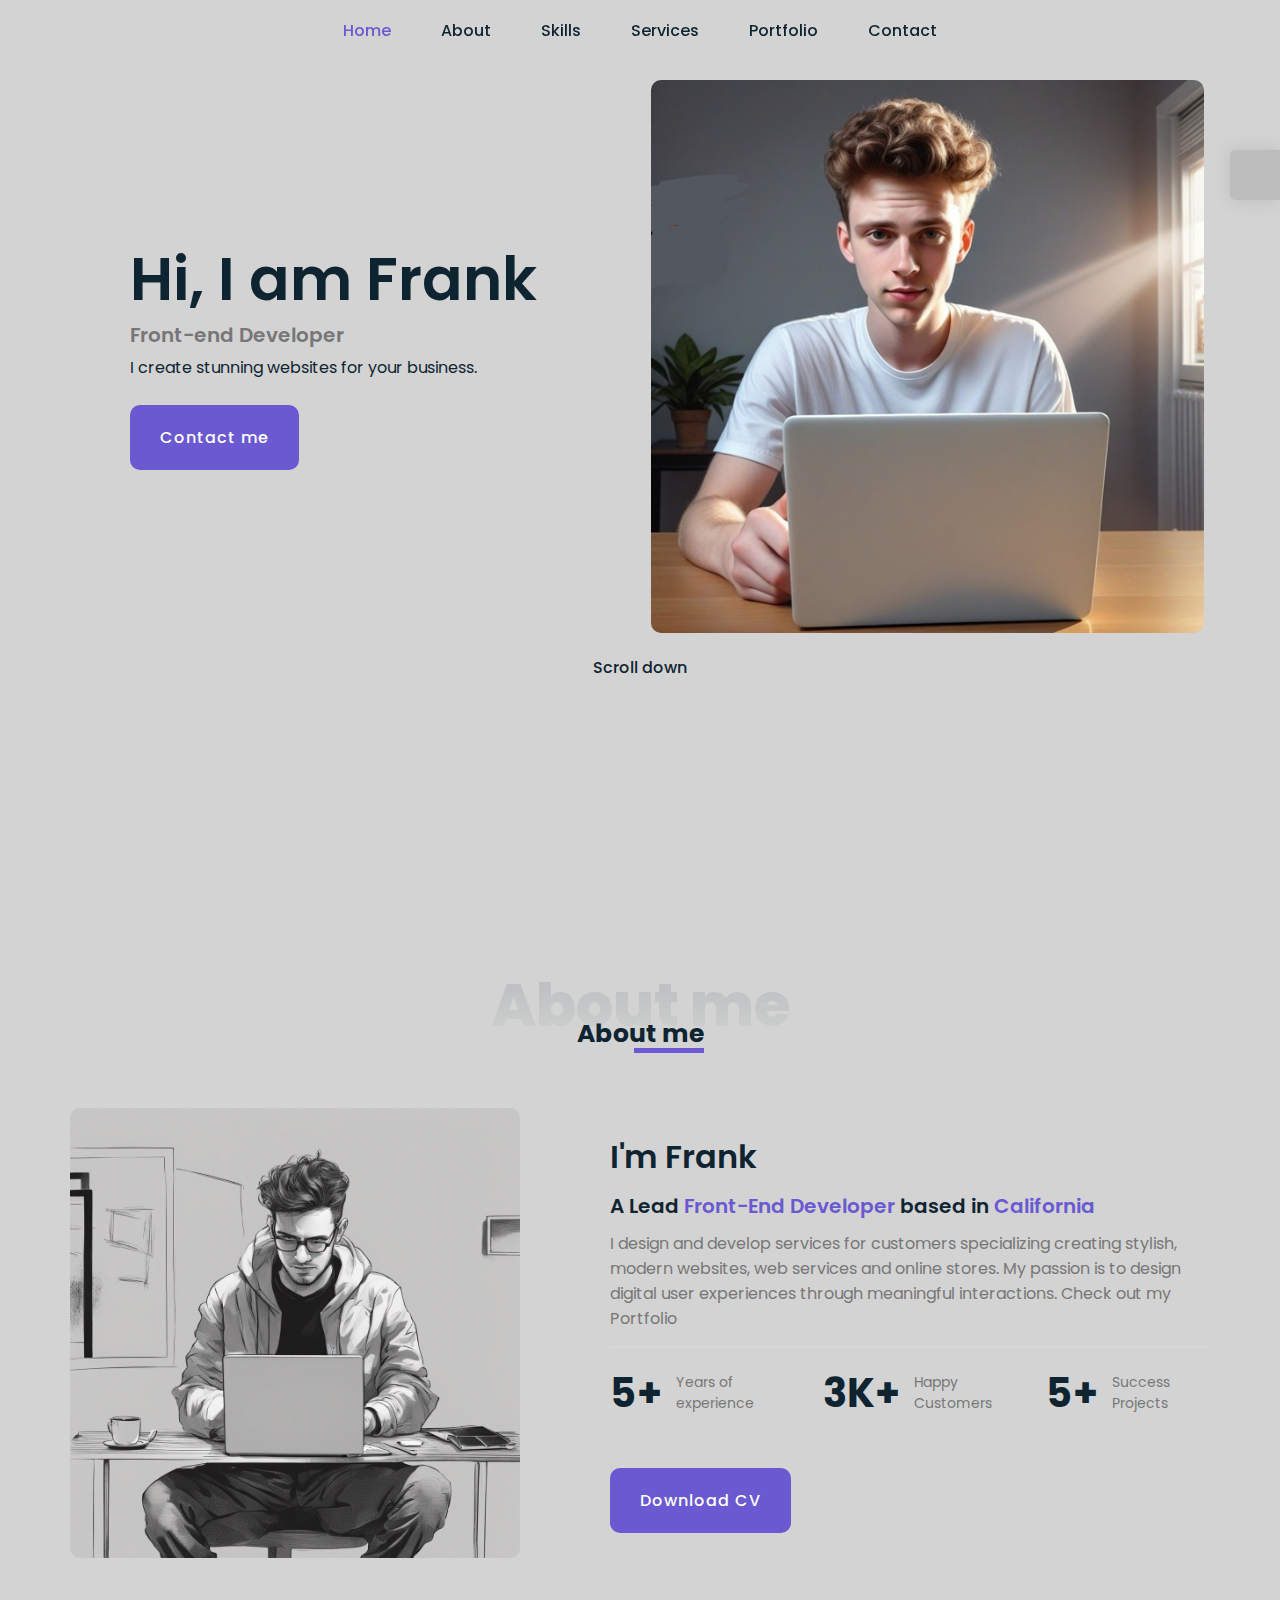
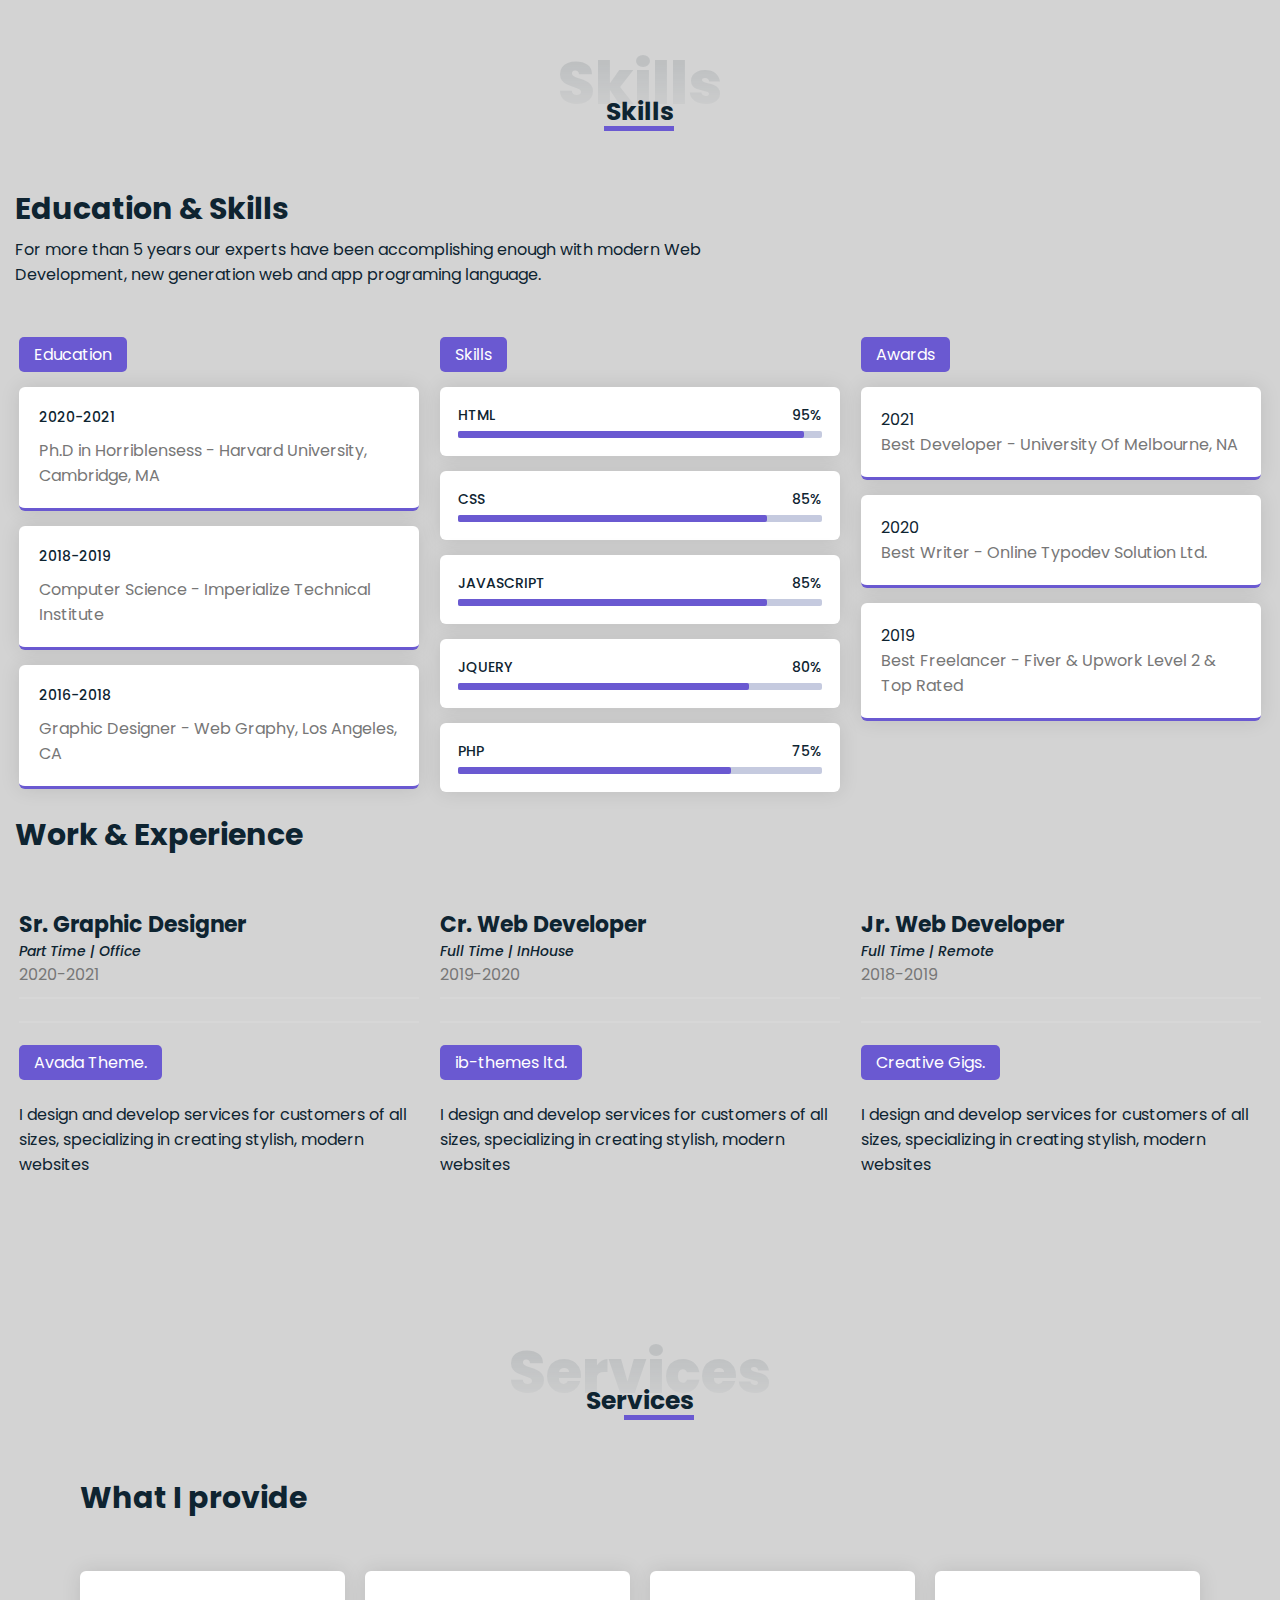
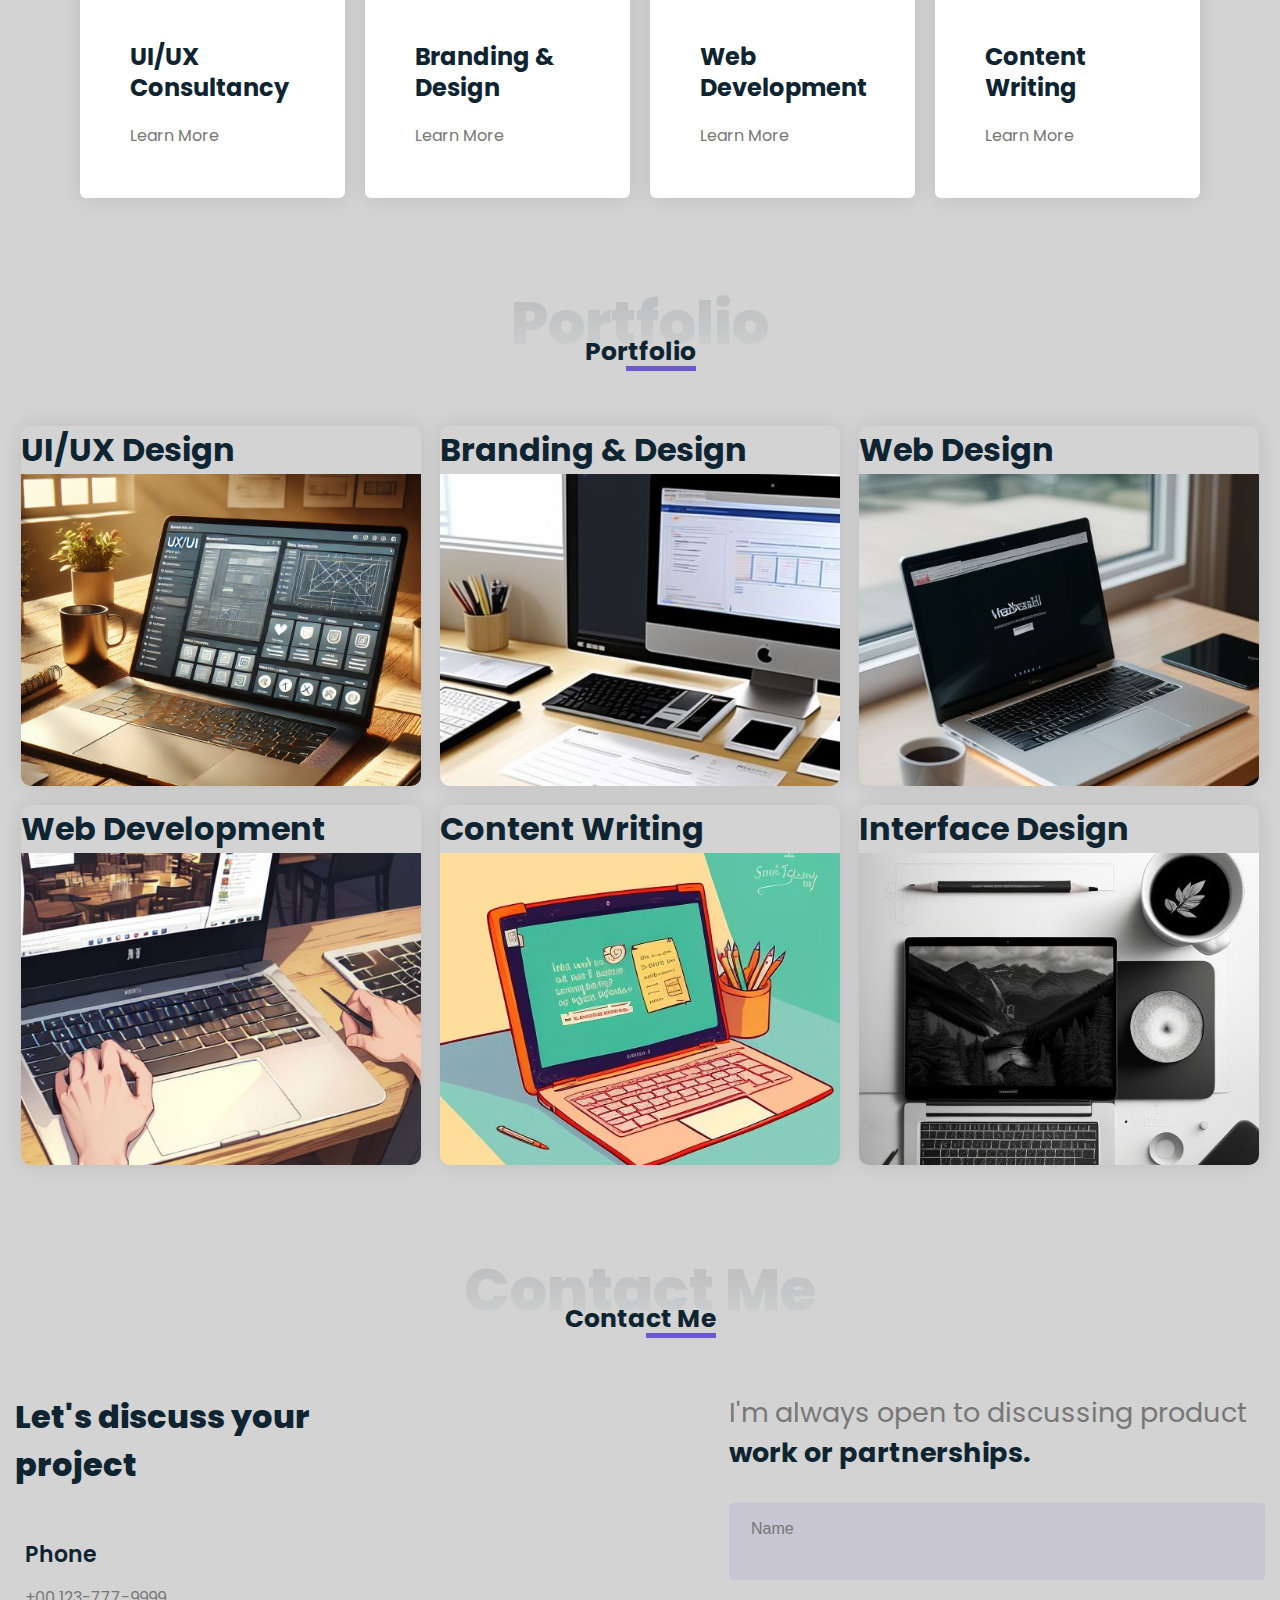
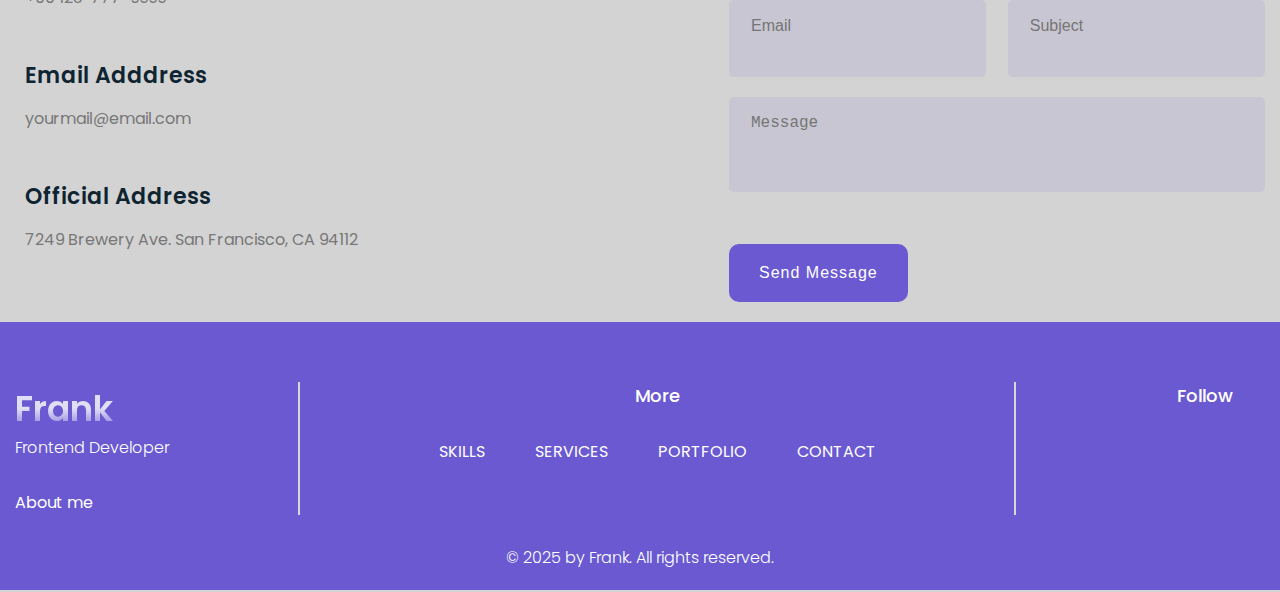
==== commit cf6b876d: "Fix instructions html" ====
--- a/instructions.html
+++ b/instructions.html
@@ -1,3 +1,13 @@
+<!DOCTYPE html>
+<html lang="en">
+
+<head>
+    <meta charset="UTF-8">
+    <meta name="viewport" content="width=device-width, initial-scale=1.0">
+    <link rel="stylesheet" href="css/swiper-bundle.min.css">
+    <link rel="stylesheet" href="css/all.min.css">
+    <link rel="stylesheet" href="css/main.css">
+    
     <!-- All images are located in the img folder. Upload your own by simply dragging and dropping -->
 
     <!-- Favicon -->
--- a/css/main.css
+++ b/css/main.css
@@ -0,0 +1,1098 @@
+@import url('https://fonts.googleapis.com/css2?family=Poppins:ital,wght@0,100;0,200;0,300;0,400;0,500;0,600;0,700;0,800;0,900;1,100;1,200;1,300;1,400;1,500;1,600;1,700;1,800;1,900&display=swap');
+
+:root {
+    /* Main theme colors */
+    --first-color: #0e2431;
+    --second-color: #6a59d1;
+    --third-color: #777;
+
+    /* Hover colors */
+    --hover-color: #614fd0;
+
+    /* Background colors */
+    --body-bg-color: lightgray;
+    --card-bg-color: #fff;
+    --modal-bg-color: #fff;
+    --bg-transparent-color: rgba(0, 0, 0, 0.1);
+    --bg-transparent-color-01: rgba(0, 0, 0, 0.1);
+    --bg-transparent-color-02: rgba(106, 89, 209, 0.1);
+    --liner-color: #d7d7d7;
+
+    /* Color Filter */
+    --color-filter: invert(1);
+
+    /* Box shadow */
+    --box-shadow: 0px 0px 20px rgb(0 0 0 / 10%);
+
+    /* Font size */
+    --small-font-size: 14px;
+    --normal-font-size: 16px;
+
+    /* Scroll bar colors */
+    --scroll-bar-color: #c5cadf;
+    --scroll-thumb-color: #70768a;
+    --scroll-thumb-hover-color: #454f6b;
+}
+
+.dark-theme {
+    /* Main theme colors */
+    --first-color: #fff;
+    --second-color: #6a59d1;
+    --third-color: #a9afc3;
+
+    /* Background colors */
+    --body-bg-color: #0e1b31;
+    --card-bg-color: #132347;
+    --modal-bg-color: #102048;
+    --bg-transparent-color: rgba(255, 255, 255, 0.1);
+    --bg-transparent-color-01: rgba(255, 255, 255, 0.1);
+    --liner-color: #454f6b;
+
+    /* Color Filter */
+    --color-filter: invert(0);
+
+    /* Scroll bar colors */
+    --scroll-bar-color: #c1ceff;
+    --scroll-thumb-color: #282f4e;
+    --scroll-thumb-hover-color: #454f6b;
+}
+
+.dark-theme .nav-menu-btn{
+    background: url(../img/burger-white.svg) no-repeat center;
+}
+
+.dark-theme .nav-menu-btn.close{
+    background: url(../img/close-white.svg) no-repeat center;
+}
+
+*,
+*::before,
+*::after {
+    margin: 0;
+    padding: 0;
+    box-sizing: border-box;
+}
+
+ul {
+    list-style: none;
+}
+
+a {
+    text-decoration: none;
+    color: inherit;
+}
+
+button {
+    background: transparent;
+    border: none;
+    outline: none;
+    cursor: pointer;
+}
+
+img {
+    display: block;
+    max-width: 100%;
+}
+html {
+    font-family: "Poppins", sans-serif;
+    min-height: 100vh;
+    scroll-behavior: smooth;
+    font-size: 16px;
+    max-width: 100%;
+    overflow-x: hidden;
+}
+body {
+    min-height: 100vh;
+    display: flex;
+    flex-direction: column;
+    max-width: 100%;
+    color: var(--first-color);
+    background: var(--body-bg-color);
+    overflow-x: hidden;
+}
+.container {
+    padding: 0 15px;
+}
+
+/* Scroll to top button  */
+.scrollToTop {
+    position: fixed;
+    right: 0px;
+    bottom: 20px;
+    width: 45px;
+    height: 45px;
+    background: var(--second-color);
+    color: #fff;
+    font-size: var(--small-font-size);
+    border-radius: 3px;
+    cursor: pointer;
+    z-index: -1;
+    box-shadow: var(--box-shadow);
+    opacity: 0;
+    visibility: hidden;
+    transition: .3s linear;
+}
+.scrollToTop.flex-center {
+    justify-content: center;
+}
+.scrollToTop.active {
+    z-index: 10;
+    opacity: 1;
+    visibility: visible;
+    right: 20px;
+}
+
+/* Dark btn */
+.theme-btn {
+    position: fixed;
+    z-index: 11;
+    right: 0;
+    top: 150px;
+    background: var(--bg-transparent-color-01);
+    backdrop-filter: blur(20px);
+    width: 50px;
+    height: 50px;
+    font-size: 20px;
+    border-radius: 5px 0 0 5px;
+    box-shadow: var(--box-shadow);
+    cursor: pointer;
+    display: flex;
+    justify-content: center;
+    align-items: center;
+}
+/* Make btn change from moon to sun */
+.theme-btn .fa-sun,
+.theme-btn.sun .fa-moon {
+    display: none;
+}
+.theme-btn.sun .fa-sun {
+    display: block;
+}
+
+/* Scroll bar */
+::-webkit-scrollbar {
+    width: 15px;
+    background: var(--scroll-bar-color);
+}
+::-webkit-scrollbar-thumb {
+    background: var(--scroll-thumb-color);
+}
+::-webkit-scrollbar-thumb:hover {
+    border-radius: 20px;
+    background: var(--scroll-thumb-hover-color);
+}
+
+main {
+    flex: 1;
+}
+
+/* Header */
+.header {
+    position: fixed;
+    z-index: 10;
+    top: 0;
+    left: 0;
+    width: 100%;
+    backdrop-filter: blur(20px);
+    transition: .6s linear;
+}
+.header.sticky {
+    background: rgba(255, 255, 255, 0.1);
+    box-shadow: var(--box-shadow);
+}
+.header .logo {
+    color: var(--first-color);
+    font-weight: 600;
+}
+.header-wrapper {
+    display: flex;
+    justify-content: space-between;
+    align-items: center;
+    transition: .4s linear;
+    padding: 18px 0;
+}
+.header.sticky .header-wrapper {
+    padding: 10px 0;
+}
+.nav {
+    flex: 1;
+    display: flex;
+    justify-content: center;
+}
+.nav-menu {
+    display: flex;
+    gap: 50px;
+}
+.nav-link {
+    font-weight: 500;
+    text-transform: capitalize;
+    color: var(--first-color);
+    font-size: var(--normal-font-size);
+    transition: .3s linear;
+}
+.nav-link.active,
+.nav-link:hover {
+    color: var(--second-color);
+}
+.nav-menu-btn {
+    display: none;
+}
+main {
+    flex: 1;
+}
+
+/* Styles for all sections */
+.section {
+    position: relative;
+    width: 100%;
+    margin: 0 auto;
+    padding: 60px 0 20px;
+}
+.flex-center {
+    display: flex;
+    flex-direction: column;
+    align-items: center;
+}
+.inner-title {
+    font-size: 60px;
+    font-weight: 800;
+    margin-bottom: 20px;
+    background: linear-gradient(to top, transparent 0%, var(--first-color) 70%);
+    -webkit-background-clip: text;
+    -webkit-text-fill-color: transparent;
+    opacity: .1;
+}
+.inner-second-title {
+    position: relative;
+    font-size: 25px;
+    font-weight: 700;
+    transform: translateY(-55px);
+}
+.inner-second-title::before {
+    content: "";
+    position: absolute;
+    width: 70px;
+    height: 5px;
+    right: 0;
+    bottom: 0;
+    background: var(--second-color);
+}
+
+/* Home */
+.home {
+    padding: 80px 0;
+    min-height: 100vh;
+}
+.home-wrapper {
+    display: flex;
+    justify-content: space-between;
+    align-items: center;
+    gap: 60px;
+}
+.media-icons {
+    display: flex;
+    flex-direction: column;
+    gap: 10px;
+}
+.media-icons.a {
+    color: var(--second-color);
+    font-size: 32px;
+}
+.media-icons a i {
+    font-size: 2rem; 
+}
+.media-icon a:hover {
+    color: var(--hover-color);
+}
+.home-info h1 {
+    font-size: 60px;
+    font-weight: 600;
+    line-height: 1.2;
+}
+.home-info h3 {
+    color: var(--third-color);
+    font-size: 20px;
+    font-weight: 600;
+    line-height: 2;
+}
+.home-info p {
+    font-size: var(--normal-font-size);
+    columns: var(--third-color);
+    max-width: 350px;
+    width: 100%;
+}
+.inner-info-link {
+    background: var(--second-color);
+    color: #fff;
+    font-size: var(--normal-font-size);
+    font-weight: 500;
+    display: inline-block;
+    margin-top: 25px;
+    padding: 20px 30px;
+    letter-spacing: 1px;
+    border-radius: 10px;
+}
+.inner-info-link:hover {
+    background: var(--hover-color);
+}
+.home-img img {
+    width: 90%;
+    border-radius: 10px;
+}
+.scroll-down {
+    display: block;
+    margin: 20px auto 0;
+    width: 120px;
+    text-align: center;
+    color: var(--first-color);
+    font-size: var(--normal-font-size);
+    font-weight: 500;
+}
+.scroll-down i {
+    color: var(--second-color);
+    font-size: 18px;
+    animation: arrow-down ease 2s infinite;
+}
+@keyframes arrow-down {
+    0%{
+        transform: translateY(0);
+    }
+    30%{
+        transform: translateY(10px);
+    }
+}
+
+/* About */
+.about-wrapper {
+    display: flex;
+    align-items: center;
+    gap: 40px;
+}
+.about-img {
+    max-width: 500px;
+}
+.about-img img {
+    width: 90%;
+    border-radius: 10px;
+}
+.about-info {
+    max-width: 600px;
+    width: 100%;
+}
+.description h3 {
+    font-size: 32px;
+    font-weight: 600;
+    margin-bottom: 10px;
+}
+.description h4 {
+    font-size: 20px;
+    font-weight: 600;
+    margin-bottom: 10px;
+}
+.description h4 span {
+    color: var(--second-color);
+}
+.description p {
+    color: var(--third-color);
+    font-size: var(--normal-font-size);
+    margin-bottom: 15px;
+    padding-bottom: 15px;
+    border-bottom: 2px solid var(--liner-color);
+}
+.professional-list {
+    display: flex;
+    column-gap: 30px;
+}
+.professional-list .list-item {
+    display: flex;
+    justify-content: center;
+    align-items: center;
+    column-gap: 15px;
+    margin-bottom: 20px;
+}
+.list-item .number {
+    font-size: 40px;
+    font-weight: 700;
+}
+.list-item .text {
+    color: var(--third-color);
+    font-size: var(--small-font-size);
+}
+
+/* Skills */
+.skills .inner-content {
+    padding-bottom: 50px;
+}
+.skills-description {
+    max-width: 700px;
+    width: 100%;
+    margin-bottom: 50px;
+}
+.skills-description h3 {
+    font-size: 30px;
+    margin-bottom: 5px;
+}
+.skills-description p {
+    font-size: var(--normal-font-size);
+}
+.skills-info {
+    max-width: 100%;
+    display: flex;
+    justify-content: center;
+    flex-wrap: wrap;
+    gap: 21px;
+    margin-bottom: 20px;
+}
+.education {
+    min-width: 320px;
+    width: 32%;
+}
+.education .label {
+    color: #fff;
+    font-weight: 400;
+    padding: 5px 15px;
+    border-radius: 5px;
+    background: var(--second-color);
+    display: inline-block;
+}
+.education-list .item {
+    padding: 20px;
+    margin-top: 15px;
+    border-radius: 6px;
+    background: var(--card-bg-color);
+    box-shadow: var(--box-shadow);
+    border-bottom: 3px solid var(--second-color);
+    transition: .3s linear;
+}
+.education-list .year {
+    margin-bottom: 10px;
+    font-size: var(--small-font-size);
+    color: var(--first-color);
+    font-weight: 500;
+    display: block;
+}
+.education-list p {
+    color: var(--third-color);
+}
+.education .bar {
+    background: var(--card-bg-color);
+    box-shadow: var(--box-shadow);
+    margin-top: 15px;
+    padding: 18px;
+    border-radius: 6px;
+    transition: .3s linear;
+}
+.education .info {
+    display: flex;
+    justify-content: space-between;
+    align-items: center;
+    margin-bottom: 5px;
+    text-transform: uppercase;
+    font-size: var(--small-font-size);
+}
+.info span {
+    font-weight: 500;
+}
+.bar .line {
+    position: relative;
+    width: 100%;
+    height: 7px;
+    border-radius: 2px;
+    background: #c5cadf;
+}
+.bar .line::before {
+    content: "";
+    position: absolute;
+    height: 100%;
+    top: 0;
+    left: 0;
+    background: var(--second-color);
+    border-radius: 2px;
+}
+.bar .html::before {
+    width: 95%;
+}
+.bar .css::before {
+    width: 85%;
+}
+.bar .javascript::before {
+    width: 85%;
+}
+.bar .jquery::before {
+    width: 80%;
+}
+.bar .php::before {
+    width: 75%;
+}
+.work-exp {
+    width: 100%;
+    max-width: 100%;
+}
+.work-exp .work-exp-title {
+    font-size: 30px;
+    margin-bottom: 50px;
+}
+.work-exp .experience-card {
+    min-width: 320px;
+    width: 32%;
+    transition: .3s linear;
+}
+.upper h3 {
+    font-size: 22px;
+    font-weight: 700;
+}
+.upper h5 {
+    font-weight: 500;
+    font-style: italic;
+    font-size: var(--small-font-size);
+}
+.upper span {
+    color: var(--third-color);
+}
+.experience-card .hr {
+    width: 100%;
+    height: 2px;
+    margin: 10px 0 22px;
+    background: var(--liner-color);
+}
+.experience-card p {
+    margin-top: 22px;
+}
+.experience-card:hover,
+.education-list .item:hover,
+.bar:hover {
+    transform: scale(1.03);
+    cursor: pointer;
+}
+
+/* Services */
+.services-description {
+    font-size: 30px;
+    margin-bottom: 50px;
+}
+.services-list {
+    display: flex;
+    min-width: 100%;
+    gap: 20px;
+    justify-content: center;
+    flex-wrap: wrap;
+}
+.services-list .service-card {
+    background: var(--card-bg-color);
+    border-bottom: 3 px solid var(--second-color);
+    padding: 50px;
+    border-radius: 6px;
+    box-shadow: var(--box-shadow);
+    display: flex;
+    flex-direction: column;
+    justify-content: space-between;
+    max-width: 265px;
+    width: 100%;
+}
+.service-card>i {
+    color: var(--second-color);
+    font-size: 48px;
+    margin-bottom: 20px;
+}
+.service-card h3 {
+    font-size: 24px;
+    font-weight: 700;
+    line-height: 1.3;
+    margin-bottom: 20px;
+}
+.learn-more-btn {
+    cursor: pointer;
+    color: var(--third-color);
+}
+.learn-more-btn i {
+    transition: .3s linear;
+}
+.service-card:hover .learn-more-btn i {
+    transform: translateX(10px);
+}
+.service-modal {
+    position: fixed;
+    z-index: 10;
+    width: 100%;
+    height: 100vh;
+    padding: 20px;
+    top: 0;
+    left: 0;
+    display: flex;
+    align-items: center;
+    justify-content: center;
+    backdrop-filter: blur(10px);
+    background: var(--bg-transparent-color);
+    visibility: hidden;
+    opacity: 0;
+}
+.service-modal.active {
+    visibility: visible;
+    opacity: 1;
+    transition: .3s linear;
+}
+.service-modal-body {
+    max-width: 600px;
+    position: relative;
+    padding: 40px;
+    border-radius: 10px;
+    box-shadow: var(--box-shadow);
+    background: var(--modal-bg-color);
+    transform: translateY(-50px);
+    transition: .5s linear;
+}
+.service-modal.active .service-modal-body {
+    transform: translateY(0);
+}
+.service-modal-body>i {
+    position: absolute;
+    top: 0;
+    right: 0;
+    margin: 20px;
+    cursor: pointer;
+    z-index: 2;
+}
+.service-modal-body h3 {
+    font-size: 30px;
+}
+.service-modal-body h4 {
+    font-size: 20px;
+    font-weight: 600;
+    margin: 15px 0 10px;
+}
+.service-modal-body li {
+    color: var(--second-color);
+    margin-top: 15px;
+}
+
+/* Portfolio */
+.portfolio-wrapper {
+    width: 100%;
+    display: flex;
+    justify-content: center;
+    gap: 19px;
+    flex-wrap: wrap;
+}
+.portfolio-img-card {
+    min-width: 300px;
+    width: 32%;
+}
+.portfolio-img-card .img-card {
+    position: relative;
+    max-width: 100%;
+    height: 360px;
+    border-radius: 10px;
+    overflow: hidden;
+    cursor: pointer;
+    box-shadow: var(--box-shadow);
+}
+.portfolio-img-card .overlay {
+    transition: 1s linear;
+}
+.portfolio-img-card .img-card:hover .overlay {
+    position: absolute;
+    z-index: 10;
+    width: 100%;
+    height: 100%;
+    background: rgba(0, 0, 0, 0.5);
+}
+.portfolio-img-card .info {
+    position: absolute;
+    z-index: 10;
+    bottom: 0;
+    left: 0;
+    margin: 20px;
+    color: #fff;
+    opacity: 0;
+    transform: translateY(-20px);
+    transition: .5s linear;
+}
+.portfolio-img-card .img-card img {
+    width: 100%;
+    height: 100%;
+    object-fit: cover;
+}
+.portfolio-img-card:hover .info {
+    transform: translateY(0);
+    opacity: 1;
+}
+.img-card h3 {
+    font-size: 32px;
+}
+.img-card span {
+    font-size: 22px;
+}
+.portfolio-model {
+    position: fixed;
+    z-index: -1;
+    top: 0;
+    left: 0;
+    width: 100%;
+    height: 100vh;
+    display: flex;
+    justify-content: center;
+    align-items: center;
+    padding: 20px;
+    background: var(--bg-transparent-color-01);
+    backdrop-filter: blur(20px);
+    visibility: hidden;
+    opacity: 0;
+    transition: .3s linear;
+}
+.portfolio-model.active {
+    visibility: visible;
+    opacity: 1;
+    z-index: 11;
+}
+.portfolio-model-body {
+    position: relative;
+    background: var(--modal-bg-color);
+    max-width: 600px;
+    width: 100%;
+    padding: 40px;
+    border-radius: 10px;
+    box-shadow: var(--box-shadow);
+    transition: .5s linear;
+    transform: translateY(-50px);
+}
+.portfolio-model.active .portfolio-model-body {
+    transform: translateY(0);
+}
+.portfolio-model-body h3 {
+    font-size: 32px;
+}
+.portfolio-model-body img {
+    margin: 20px 0;
+    border-radius: 10px;
+    width: 100%;
+    height: 100%;
+    object-fit: cover;
+}
+.portfolio-close-btn {
+    position: absolute;
+    top: 0;
+    right: 0;
+    margin: 20px;
+    cursor: pointer;
+}
+
+/* Contact */
+.contact-wrapper {
+    display: flex;
+    justify-content: space-between;
+    width: 100%;
+    gap: 50px;
+}
+.contact-left {
+    max-width: 418px;
+    width: 100%;
+}
+.contact-left h2 {
+    font-size: 32px;
+    font-weight: 800;
+    margin-bottom: 40px;
+}
+.contact-left li {
+    margin-bottom: 40px;
+}
+.contact-list h3 {
+    font-size: 22px;
+    font-weight: 600;
+    margin-bottom: 10px;
+}
+.contact-list h3 i {
+    color: var(--second-color);
+    font-size: 30px;
+    margin-right: 10px;
+}
+.contact-list span {
+    color: var(--third-color);
+    margin-left: 10px;
+}
+.contact-list a {
+    color: var(--third-color);
+}
+.contact-right {
+    max-width: 536px;
+    width: 100%;
+}
+.contact-right p {
+    font-size: 27px;
+    margin-bottom: 30px;
+    color: var(--third-color);
+}
+.contact-right p span {
+    display: block;
+    font-weight: 700;
+    color: var(--first-color);
+}
+.contact-form input,
+.contact-form textarea {
+    border: 2px solid transparent;
+    outline: none;
+    margin-bottom: 20px;
+    padding: 15px 40px 40px 20px;
+    border-radius: 5px;
+    color: var(--first-color);
+    background: var(--bg-transparent-color-02);
+    font-size: var(--normal-font-size);
+    transition: .3s linear;
+}
+.contact-form textarea {
+    width: 100%;
+    resize: none;
+}
+.contact-form input:focus,
+.contact-form textarea:focus,
+.contact-form input:active,
+.contact-form textarea:active {
+    border: 2px solid #614fd0;
+}
+.first-row input {
+    width: 100%;
+}
+.second-row {
+    display: flex;
+    justify-content: space-between;
+}
+.second-row input {
+    width: 48%;
+}
+
+/* Footer */
+.footer {
+    position: relative;
+    width: 100%;
+    margin: 0 auto;
+    padding: 60px 0 20px;
+    background: var(--second-color);
+    color: #fff;
+}
+.footer-wrapper {
+    display: flex;
+    justify-content: space-between;
+}
+.hr {
+    border: 1px solid var(--liner-color);
+}
+.about-group h2 {
+    font-size: 35px;
+    font-weight: 600;
+    opacity: .8;background: linear-gradient(to top, transparent 0%, #fff 50%);
+    -webkit-background-clip: text;
+    -webkit-text-fill-color: transparent;
+}
+.about-group p {
+    font-size: var(--normal-font-size);
+    font-weight: 300;
+    margin-bottom: 30px;
+}
+.info-group,
+.follow-group {
+    display: flex;
+    align-items: center;
+    flex-direction: column;
+}
+.info-group h3,
+.follow-group h3 {
+    font-size: 18px;
+    font-weight: 500;
+    margin-bottom: 30px;
+}
+.info-group ul,
+.follow-group ul {
+    display: flex;
+    gap: 30px;
+}
+.info-group a {
+    text-transform: uppercase;
+    padding: 10px;
+}
+.follow-group a {
+    font-size: 24px;
+    padding: 10px;
+}
+.footer-copyright {
+    font-size: var(--normal-font-size);
+    font-weight: 300;
+    margin-top: 30px;
+    text-align: center;
+    padding: 0 15px;
+}
+
+@media (max-width: 1230px) {
+    .footer-wrapper {
+        flex-direction: column;
+        gap: 15px;
+    }
+    .about-group {
+        text-align: center;
+    }
+}
+
+@media (max-width: 1180px) {
+    .important__list {
+        gap: 30px 20px;
+    }
+    .important__item-img {
+        width: 100%;
+    }
+    .tabs__content-item {
+        grid-template-columns: repeat(3, 1fr);
+    }
+}
+
+@media (max-width: 1070px) { 
+    .home-info h1 {
+        font-size: 45px;
+    }
+    .home-wrapper {
+        flex-direction: column;
+        align-items: center;
+    }
+    .home-img {
+        order: 1;
+    }
+    .home-img img {
+        margin: 0 auto;
+    }
+    .home-info {
+        order: 2;
+    }
+    .media-icons {
+        order: 3;
+        flex-direction: row;
+        gap: 40px;
+    }
+    .about-wrapper {
+        flex-wrap: wrap;
+        justify-content: center;
+    }
+}
+
+@media (max-width: 1040px) {
+    .footer__menu {
+        display: grid;
+        grid-template-columns: repeat(2, 1fr);
+        gap: 40px;
+    }
+    .tabs__btn {
+        padding: 0 0 50px;
+        gap: 20px;
+    }
+}
+
+@media (max-width: 980px) {
+    .nav-menu-btn {
+        display: block;
+        position: relative;
+        z-index: 5;
+        background: url(../img/burger.svg) no-repeat center;
+        width: 40px;
+        height: 40px;
+        cursor: pointer;
+        transition: .3s linear;
+    }
+    .nav-menu-btn.close {
+        background: url(../img/close.svg) no-repeat center;
+    }
+    .nav {
+        position: fixed;
+        width: 100%;
+        height: 100vh;
+        top: 0;
+        left: 0;
+        align-items: center;
+        background: var(--bg-transparent-color-01);
+        visibility: hidden;
+        opacity: 0;
+        z-index: -1;
+        transition: .3s linear;
+    }
+    .nav.active {
+        z-index: 3;
+        opacity: 1;
+        visibility: visible;
+    }
+    .nav-menu {
+        position: relative;
+        flex-direction: column;
+        max-width: 600px;
+        width: 100%;
+        margin: 20px;
+        padding: 40px;
+        background: var(--modal-bg-color);
+        border-radius: 10px;
+        transform: translateY(-50%);
+        transition: .3s linear;
+    }
+    .nav-menu.active {
+        transform: translateY(0%);
+    }
+    .nav-menu li {
+        text-align: center;
+    }
+    .contact-wrapper {
+        justify-content: center;
+        flex-wrap: wrap;
+    }
+}
+
+@media (max-width: 700px) {
+    .second-row {
+        flex-direction: column;
+    }
+    .second-row input {
+        width: 100%;
+    }
+}
+
+@media (max-width: 520px) {
+    .list-item {
+        flex-direction: column;
+    }
+}
+
+@media (max-width: 450px) {
+    .info-group {
+        align-items: flex-start;
+    }
+    .info-group ul {
+        flex-direction: column;
+        align-items: flex-start;
+        gap: 15px;
+    }
+    .follow-group ul {
+        flex-direction: row;
+        align-items: flex-start;
+        gap: 20px;
+    }
+    .info-group a {
+        padding: 10px 0;
+    }
+    .education,
+    .work-exp .experience-card {
+        min-width: 295px;
+    }
+    .service-modal-body h3,
+    .portfolio-model-body h3 {
+        font-size: 25px;
+    }
+    .service-modal-body,
+    .portfolio-model-body {
+        padding: 40px 15px 15px;
+    }
+}
+
+
+
+
+
+
+
+
+
+
+
+
+
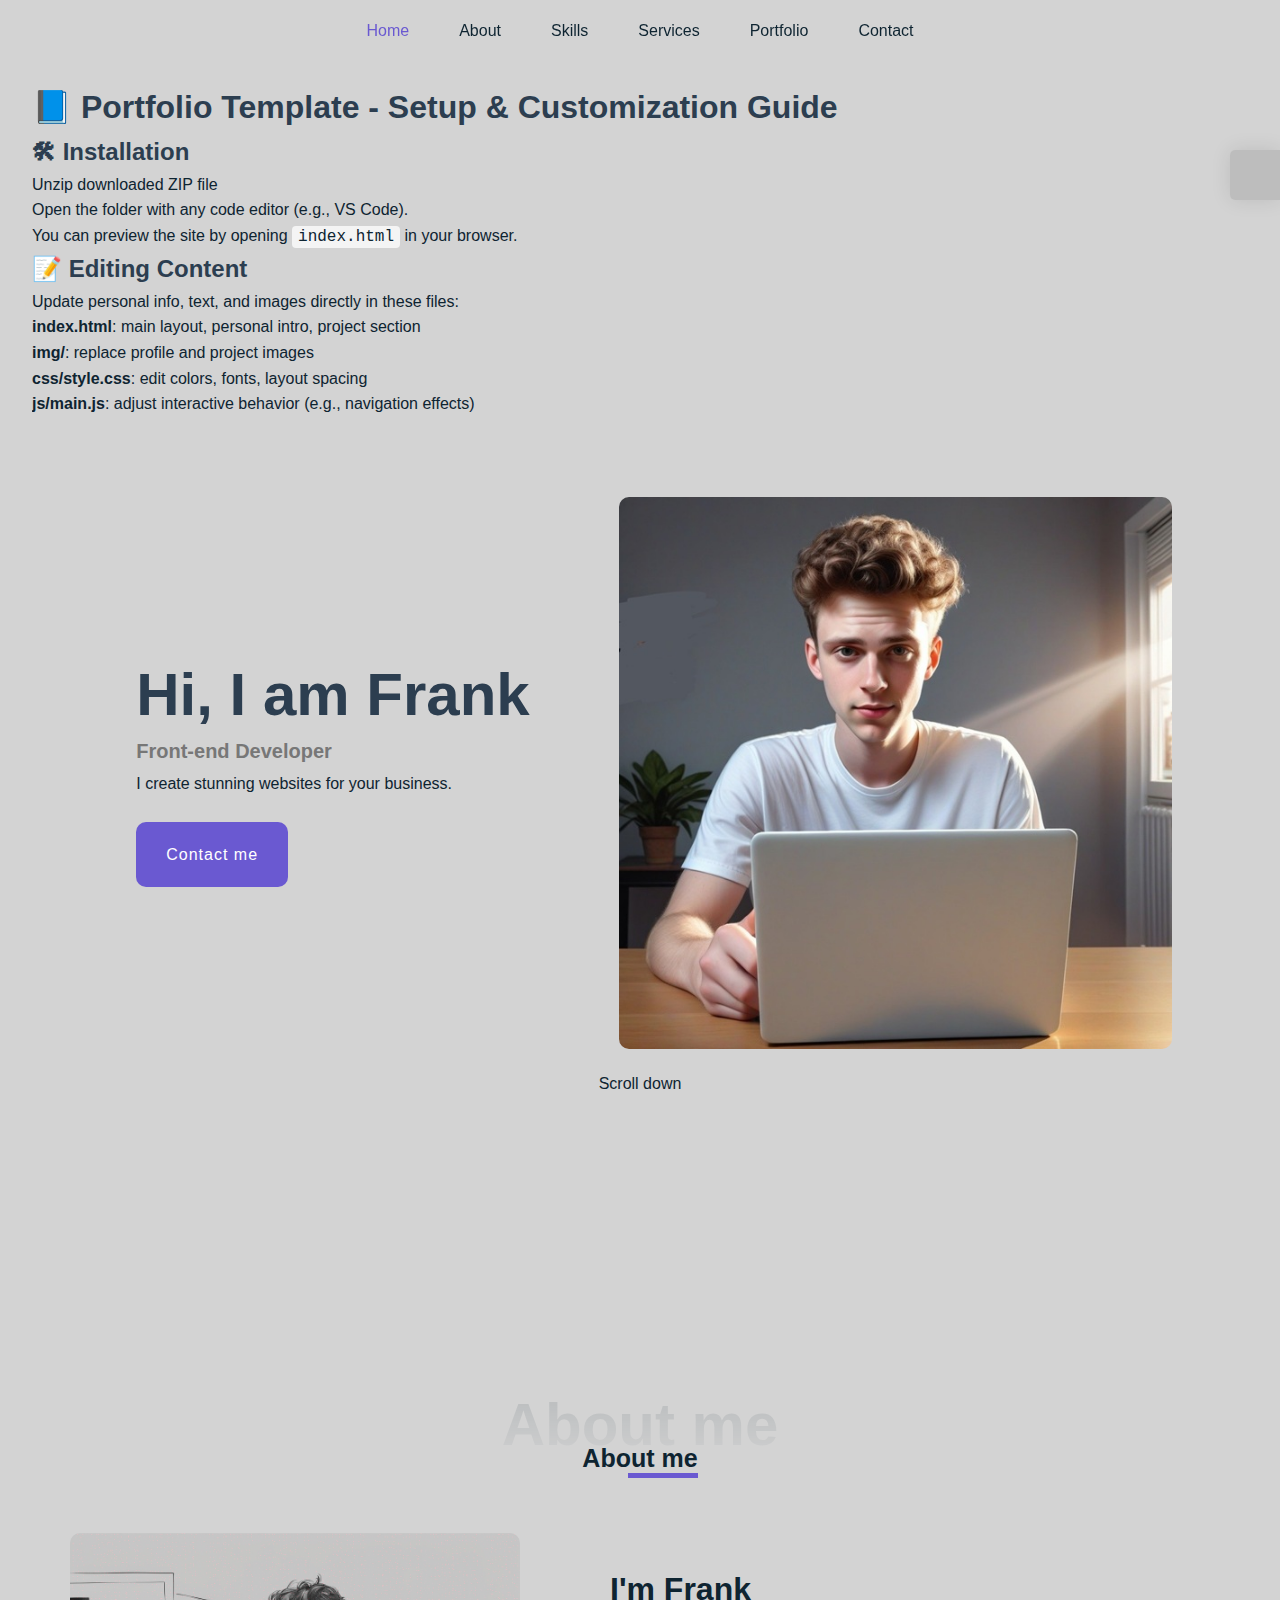
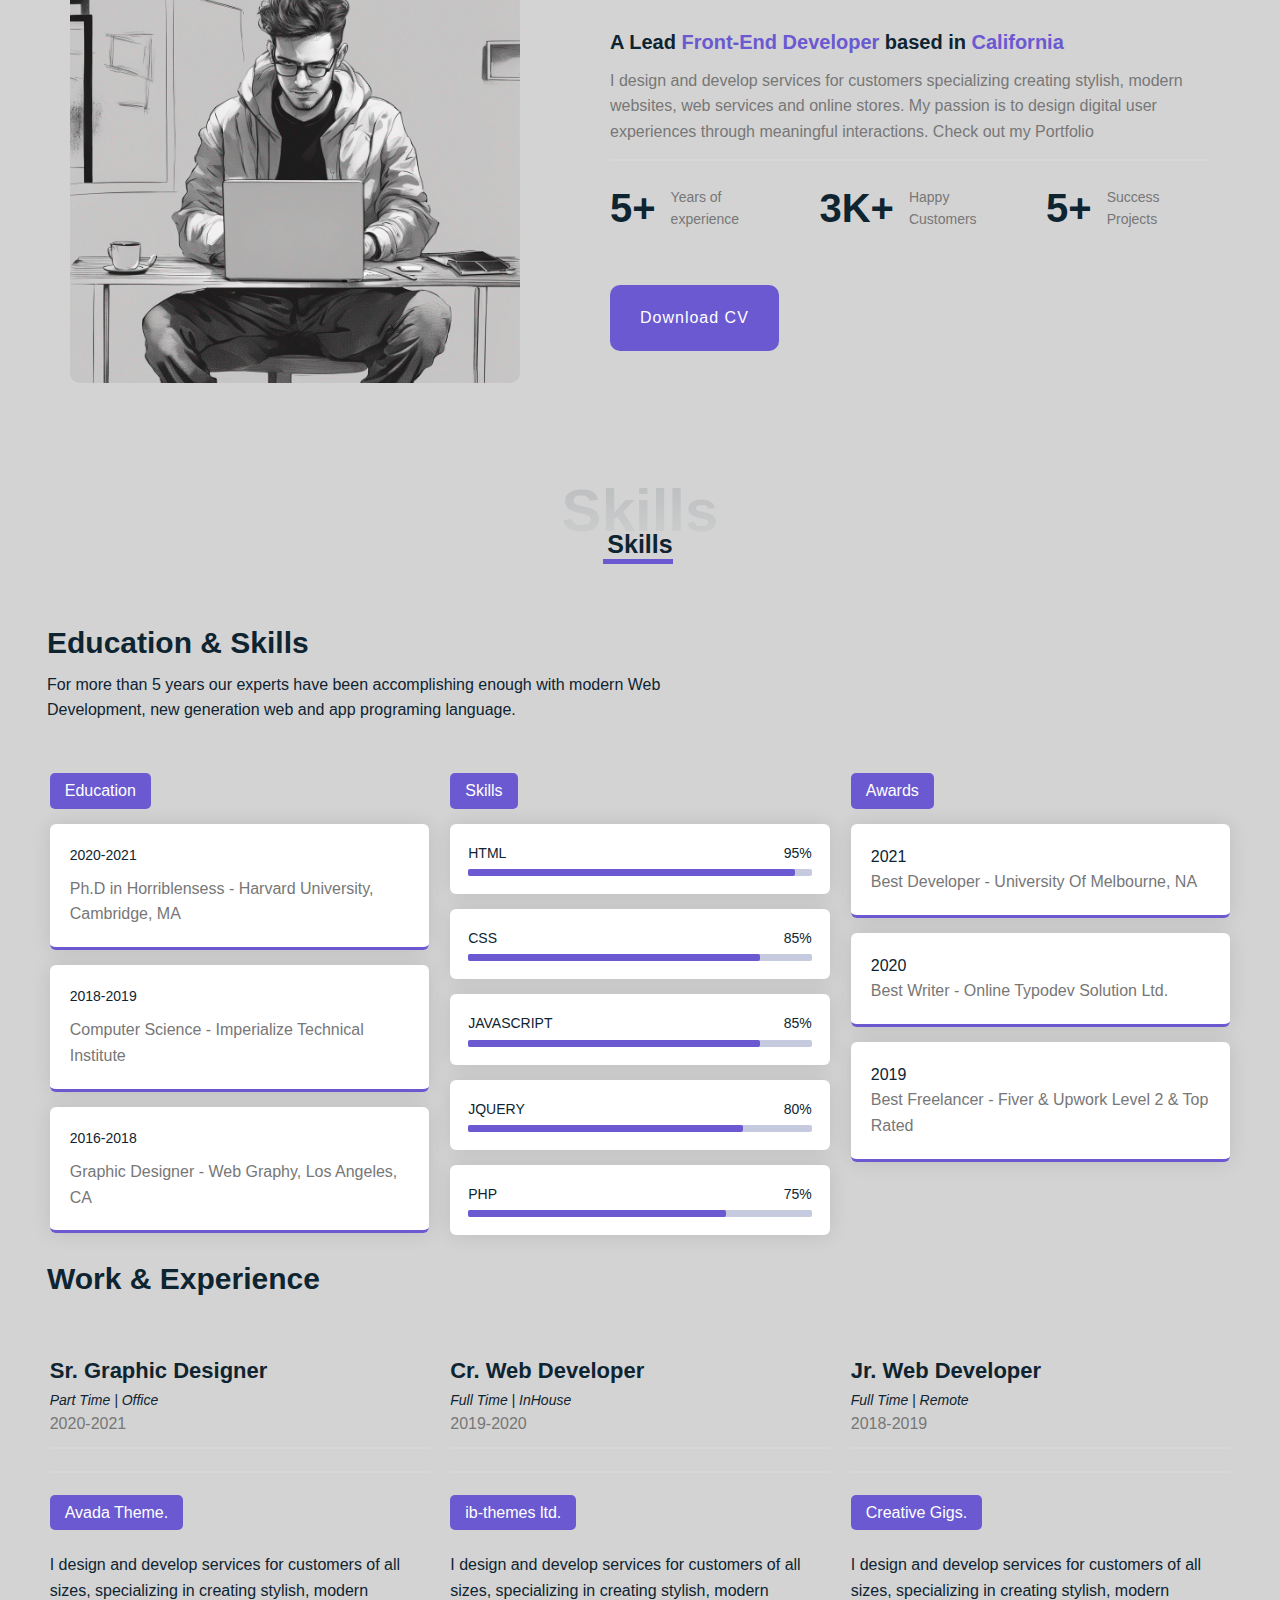
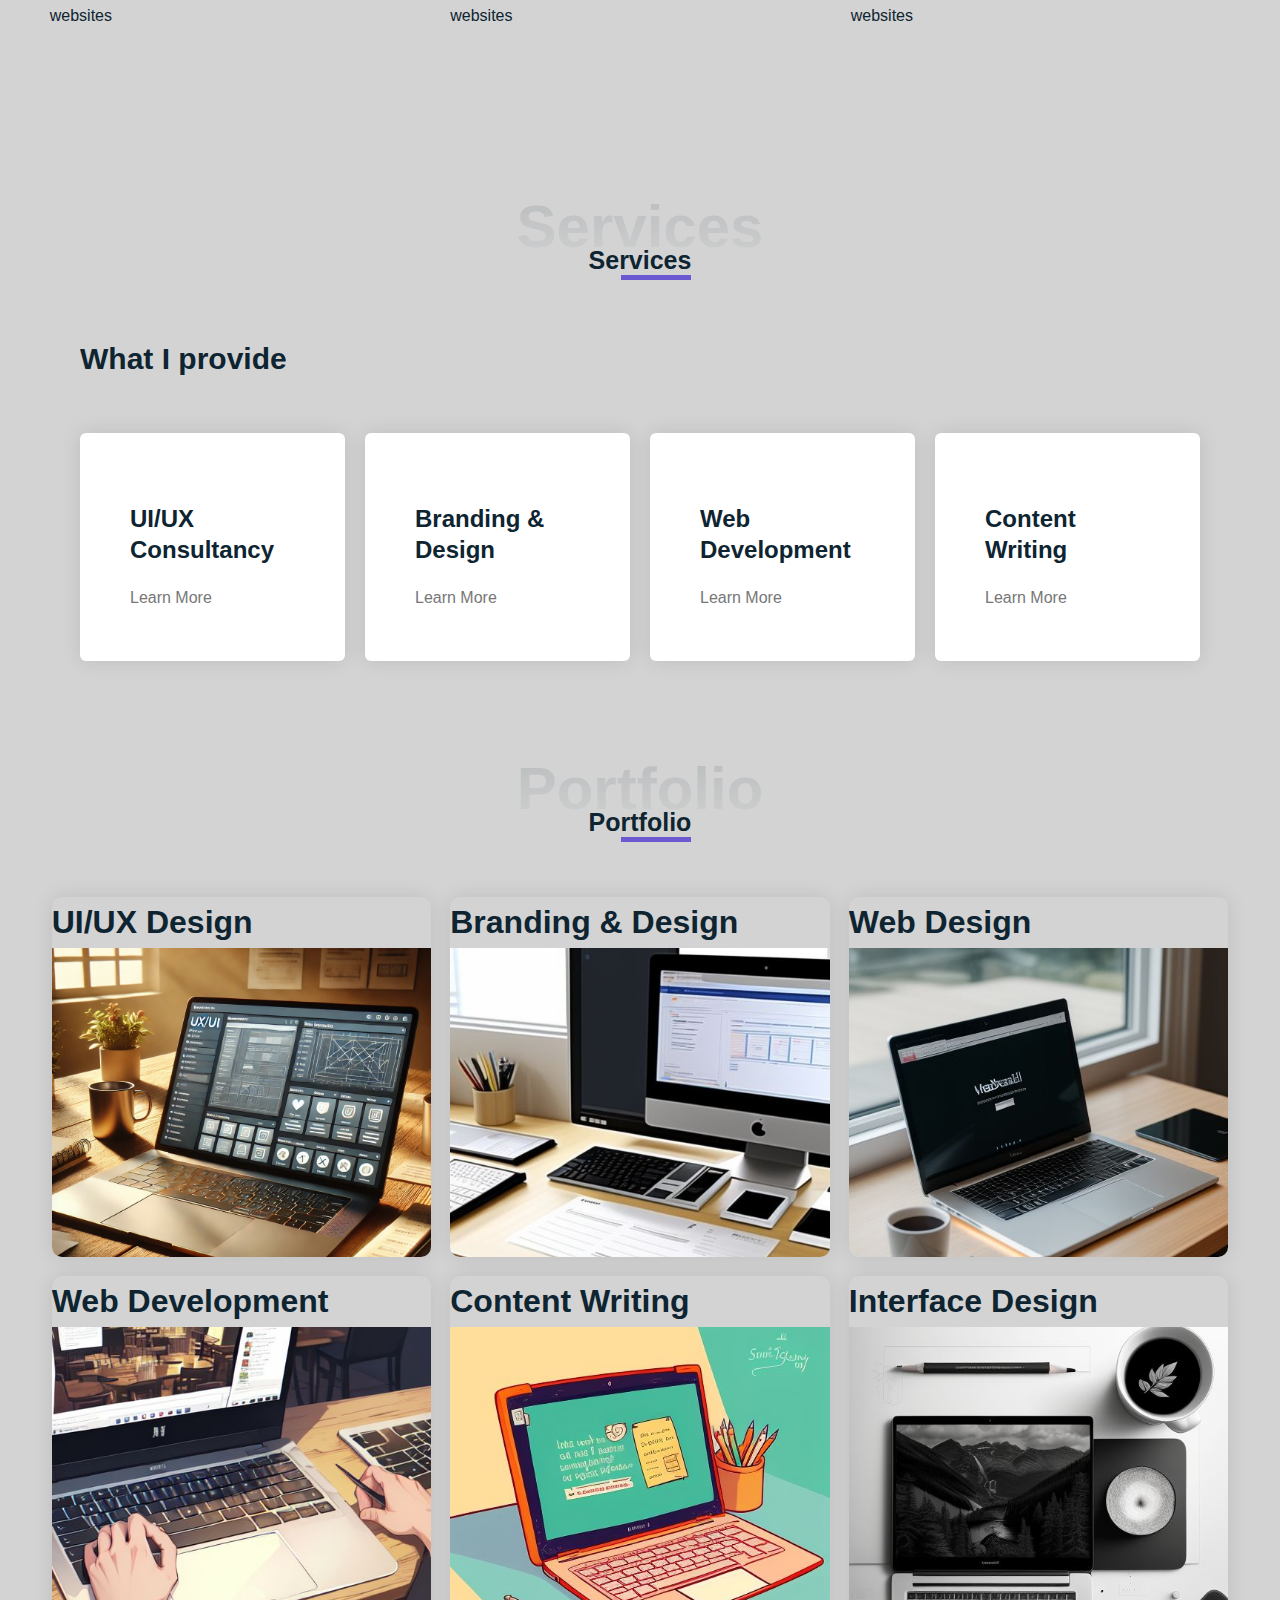
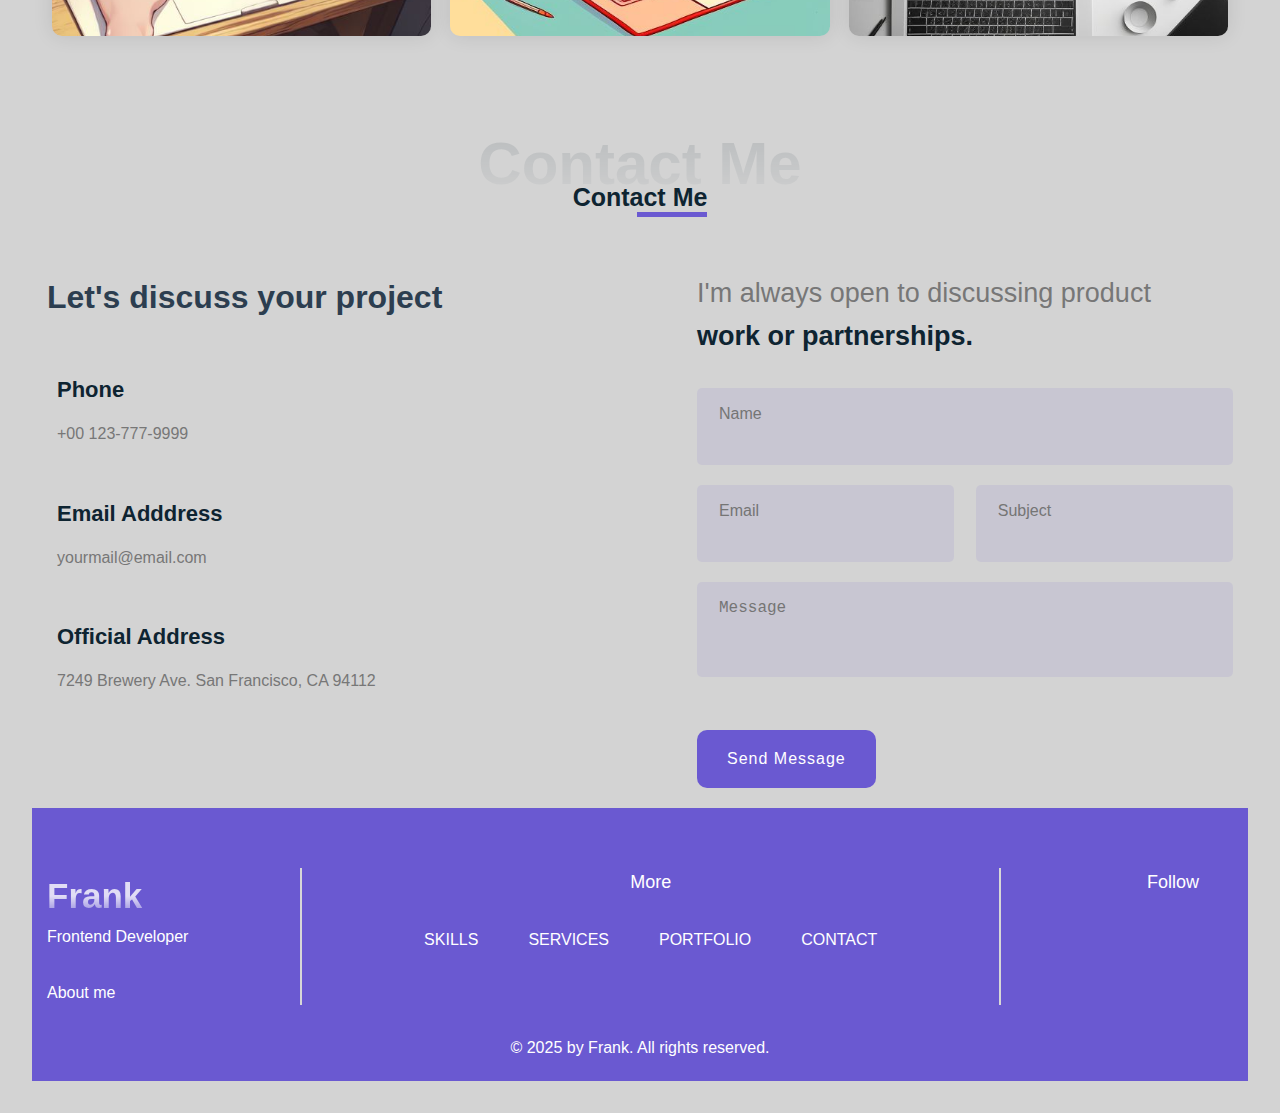
==== commit 883f117a: "'new' instructions html" ====
--- a/instructions.html
+++ b/instructions.html
@@ -7,6 +7,32 @@
     <link rel="stylesheet" href="css/swiper-bundle.min.css">
     <link rel="stylesheet" href="css/all.min.css">
     <link rel="stylesheet" href="css/main.css">
+
+    <meta name="viewport" content="width=device-width, initial-scale=1.0" />
+    <title>Template Instructions</title>
+    <style>
+    body { font-family: Arial, sans-serif; margin: 2rem; line-height: 1.6; }
+    h1, h2 { color: #2c3e50; }
+    code { background-color: #f4f4f4; padding: 2px 6px; border-radius: 4px; }
+    </style>
+<body>
+    <h1 class="start">📘 Portfolio Template - Setup & Customization Guide</h1>
+
+    <h2>🛠 Installation</h2>
+    <ol>
+    <li>Unzip downloaded ZIP file</li>
+    <li>Open the folder with any code editor (e.g., VS Code).</li>
+    <li>You can preview the site by opening <code>index.html</code> in your browser.</li>
+    </ol> 
+    
+    <h2>📝 Editing Content</h2>
+    <p>Update personal info, text, and images directly in these files:</p>
+    <ul>
+      <li><strong>index.html</strong>: main layout, personal intro, project section</li>
+      <li><strong>img/</strong>: replace profile and project images</li>
+      <li><strong>css/style.css</strong>: edit colors, fonts, layout spacing</li>
+      <li><strong>js/main.js</strong>: adjust interactive behavior (e.g., navigation effects)</li>
+    </ul>
     
     <!-- All images are located in the img folder. Upload your own by simply dragging and dropping -->
 
--- a/css/main.css
+++ b/css/main.css
@@ -187,6 +187,7 @@
 }
 
 /* Header */
+.start{margin-top: 50px;}
 .header {
     position: fixed;
     z-index: 10;
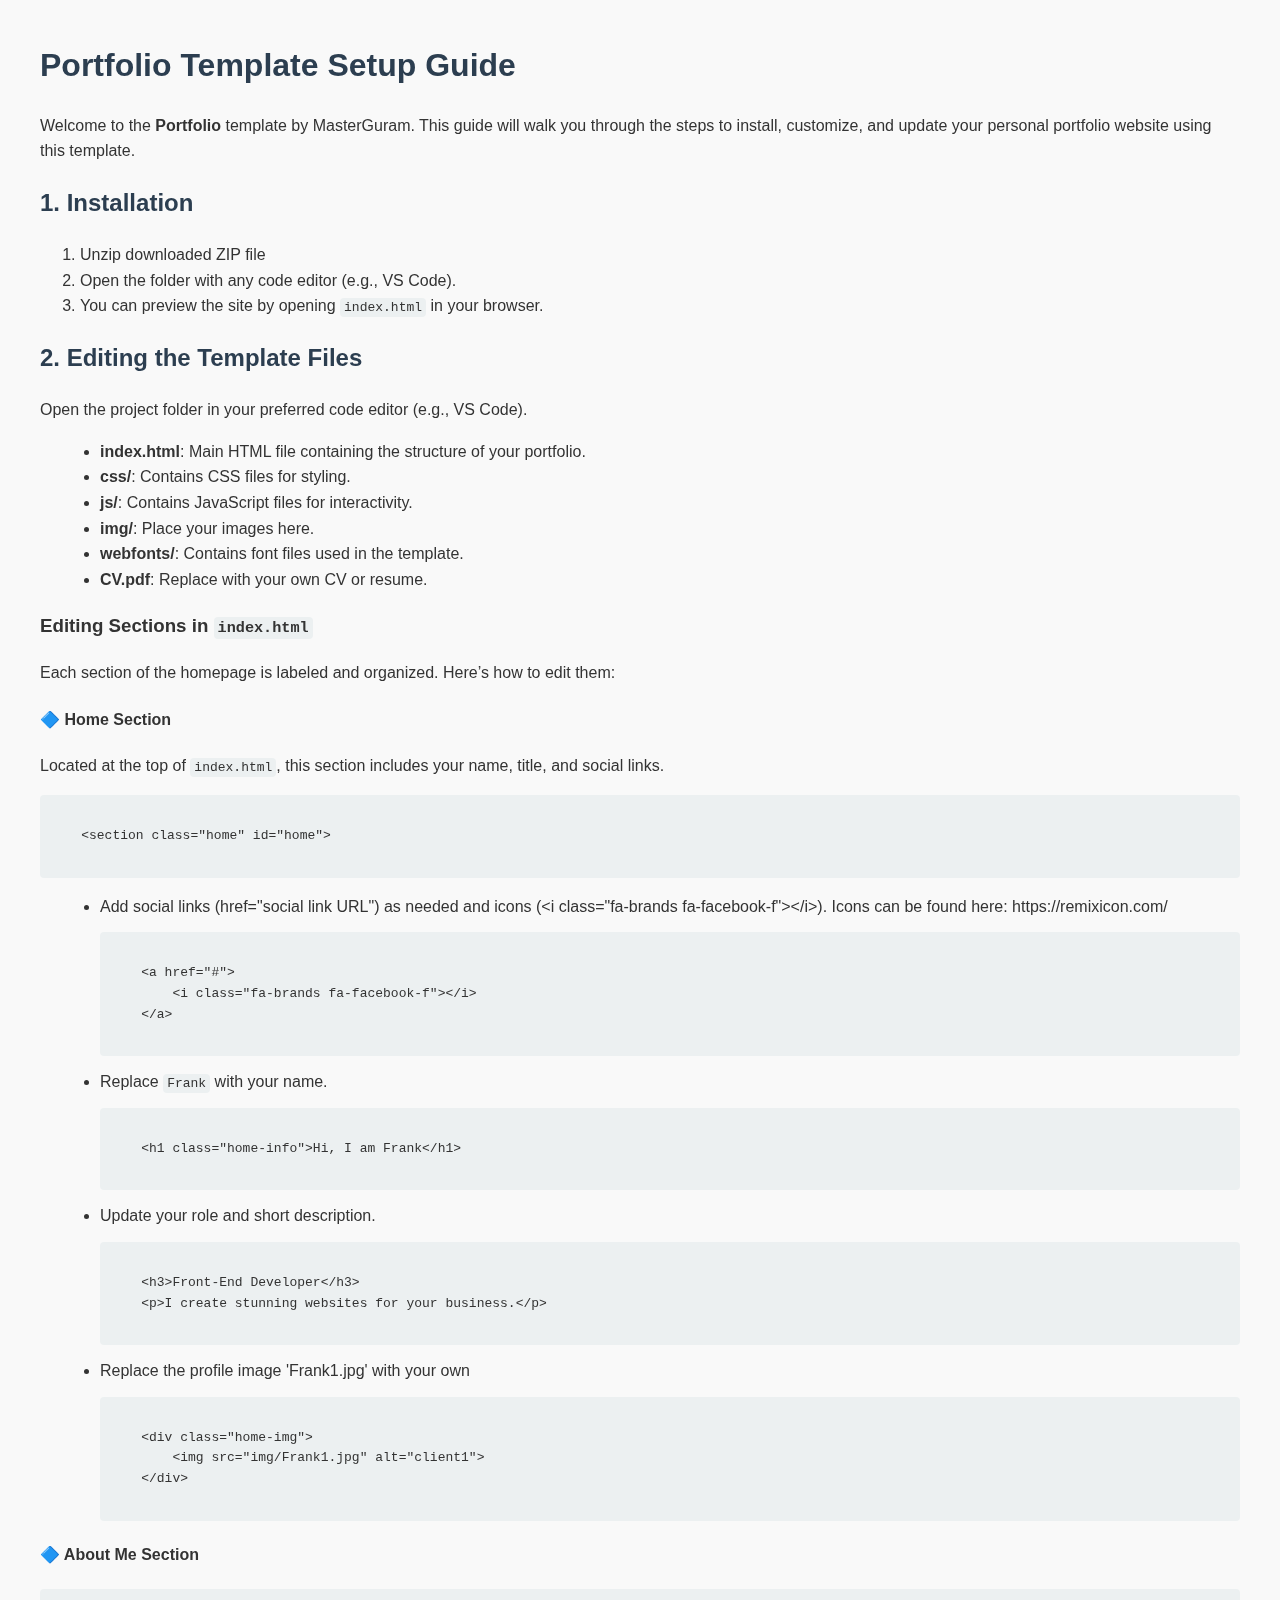
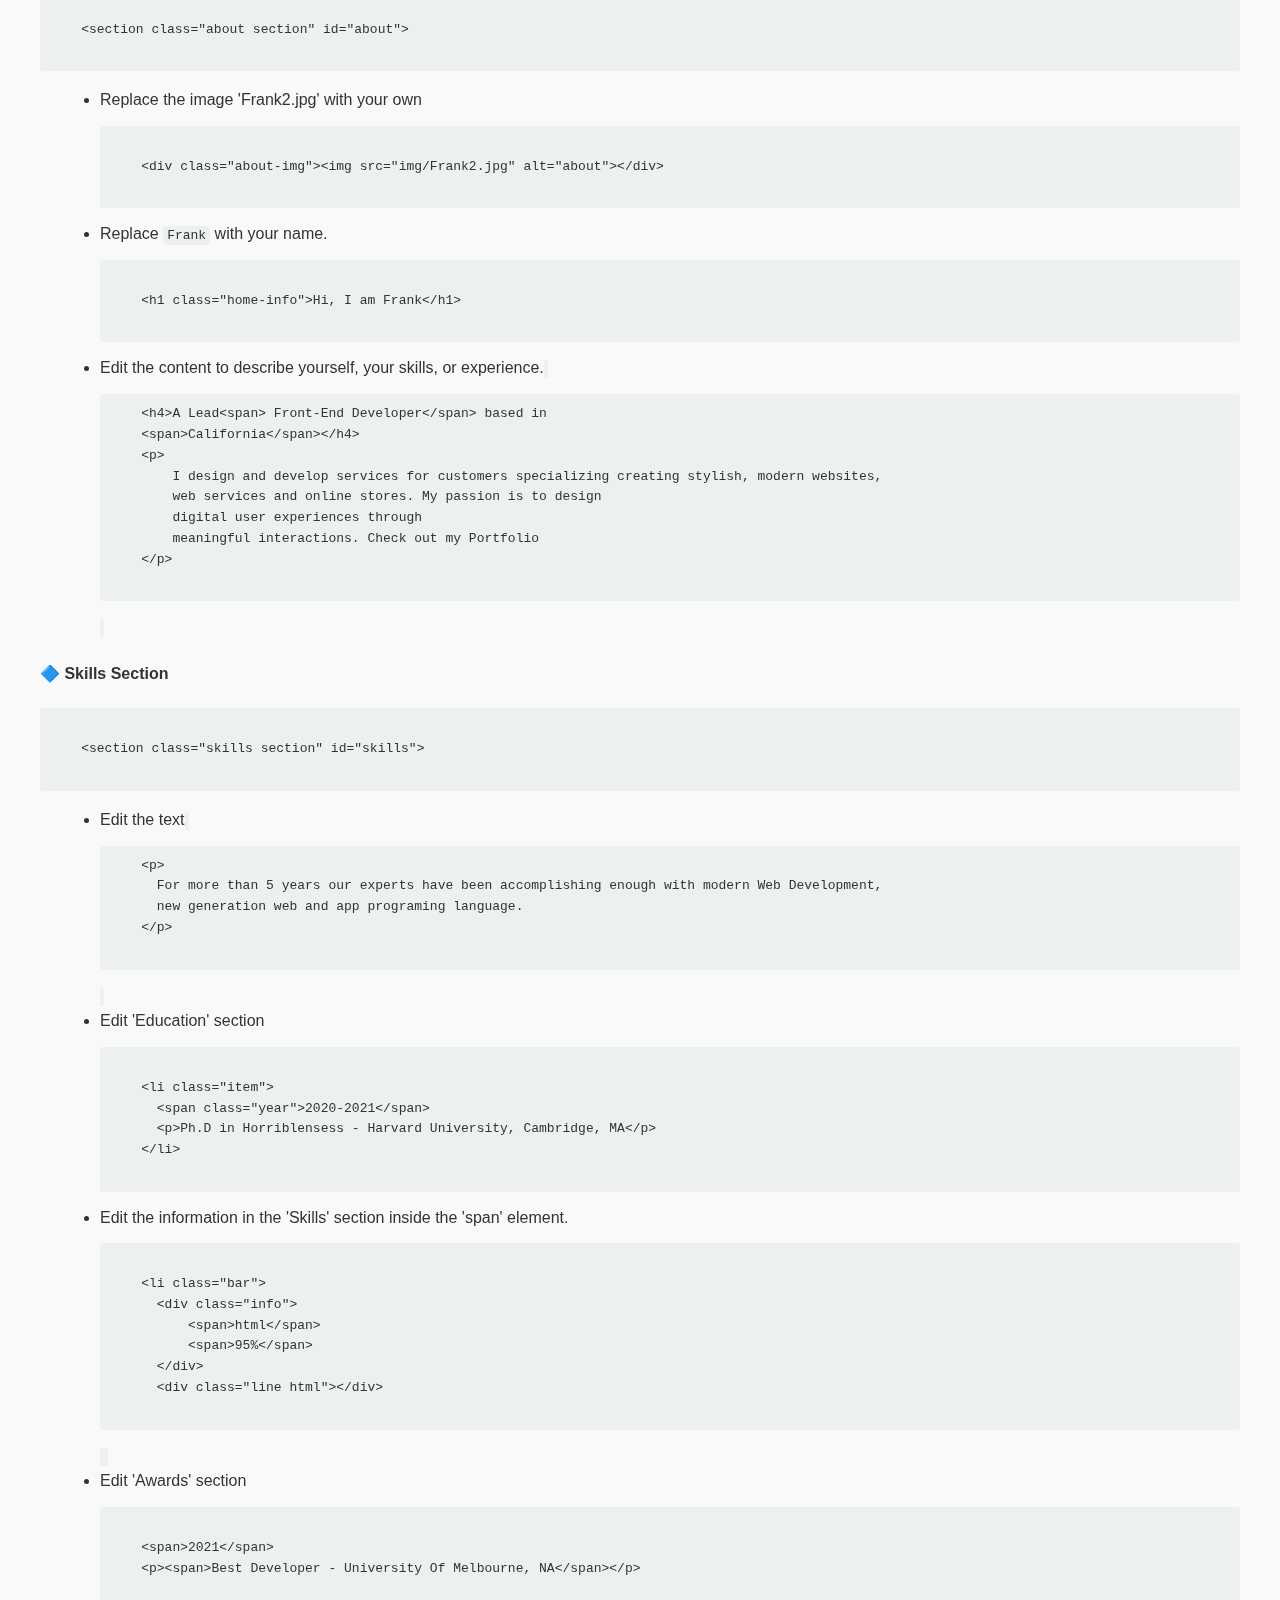
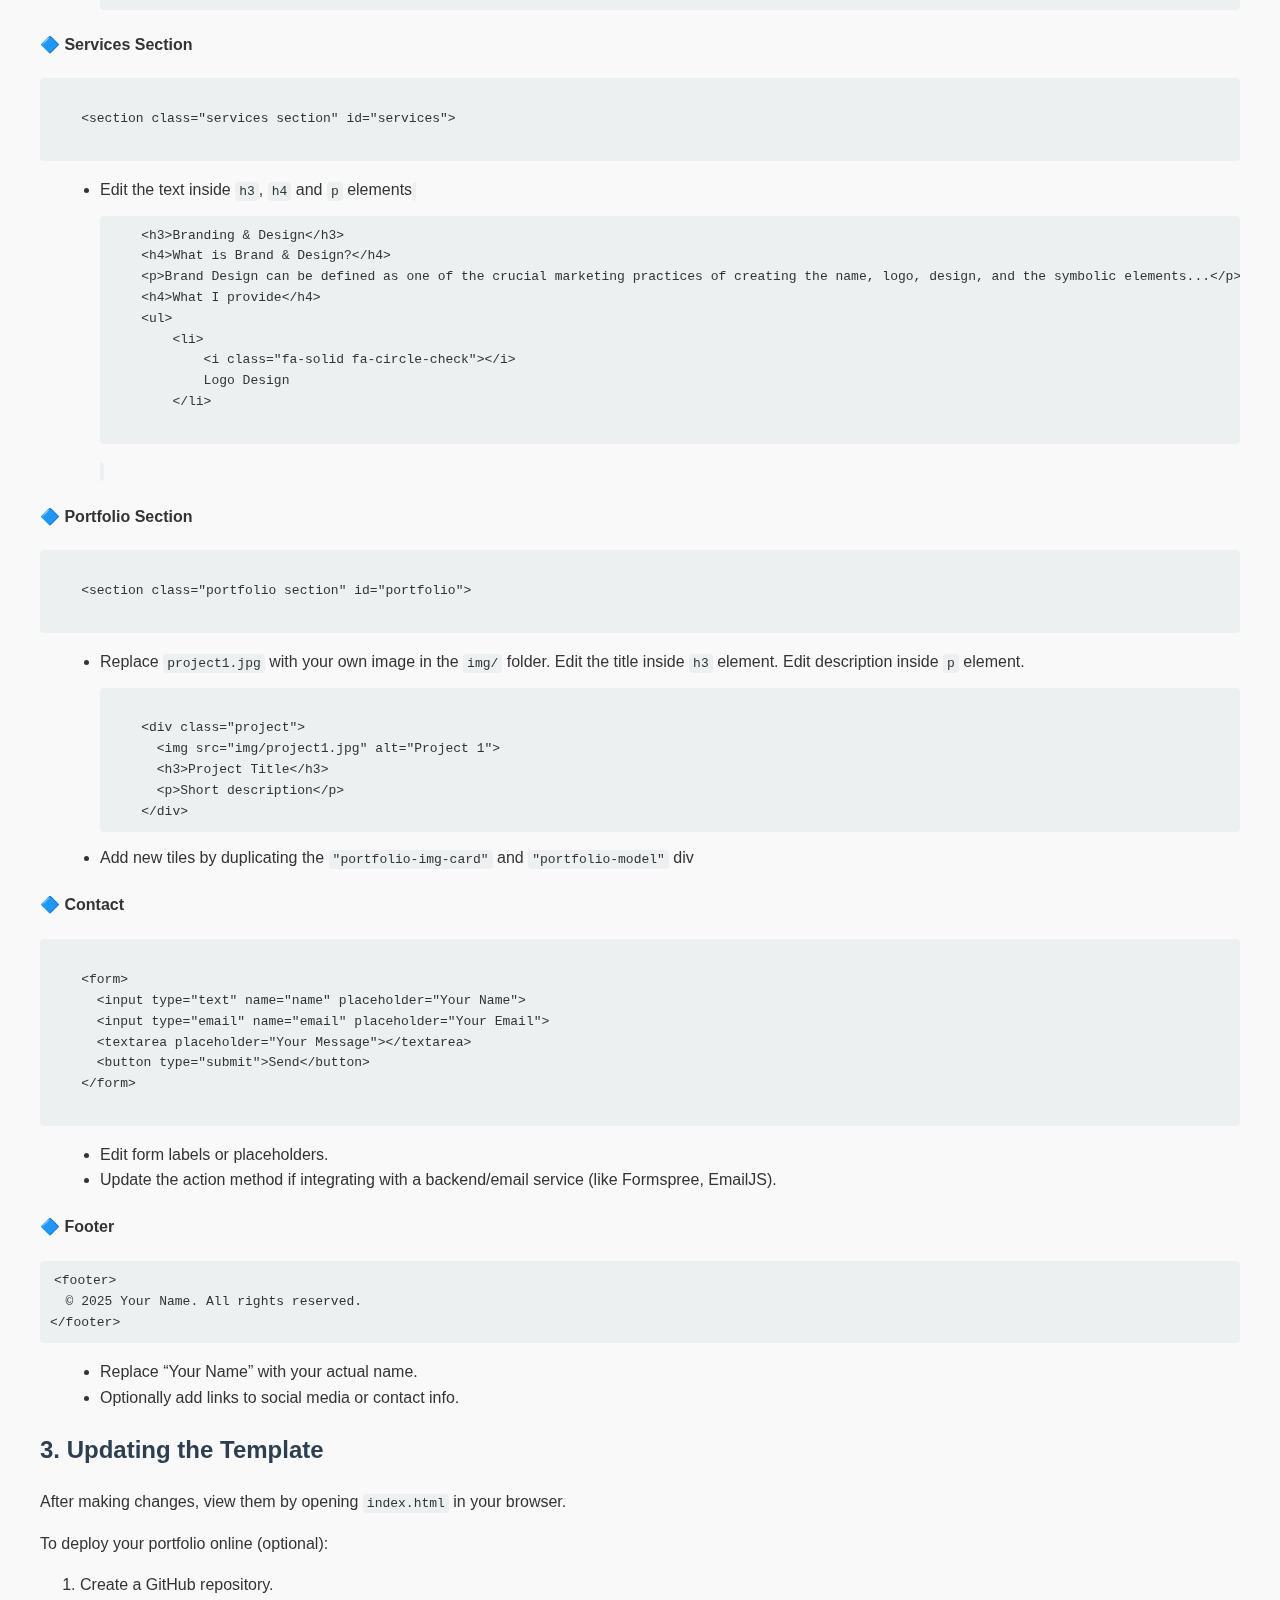
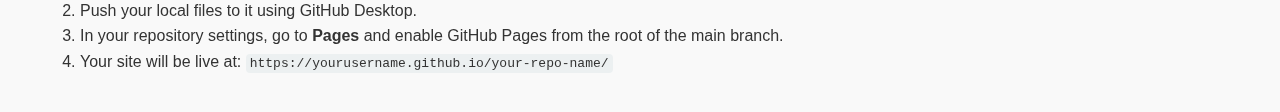
==== commit d7cec06b: "extra instructions deleted" ====
--- a/instructions.html
+++ b/instructions.html
@@ -1,697 +1,260 @@
 <!DOCTYPE html>
 <html lang="en">
-
 <head>
-    <meta charset="UTF-8">
-    <meta name="viewport" content="width=device-width, initial-scale=1.0">
-    <link rel="stylesheet" href="css/swiper-bundle.min.css">
-    <link rel="stylesheet" href="css/all.min.css">
-    <link rel="stylesheet" href="css/main.css">
-
-    <meta name="viewport" content="width=device-width, initial-scale=1.0" />
-    <title>Template Instructions</title>
-    <style>
-    body { font-family: Arial, sans-serif; margin: 2rem; line-height: 1.6; }
-    h1, h2 { color: #2c3e50; }
-    code { background-color: #f4f4f4; padding: 2px 6px; border-radius: 4px; }
-    </style>
+  <meta charset="UTF-8">
+  <title>Portfolio-S Setup Guide</title>
+  <meta name="viewport" content="width=device-width, initial-scale=1.0">
+  <style>
+    body {
+      font-family: Arial, sans-serif;
+      margin: 40px;
+      line-height: 1.6;
+      background-color: #f9f9f9;
+      color: #333;
+    }
+    h1, h2 {
+      color: #2c3e50;
+    }
+    code {
+      background-color: #ecf0f1;
+      padding: 2px 4px;
+      border-radius: 4px;
+    }
+    pre {
+      background-color: #ecf0f1;
+      padding: 10px;
+      border-radius: 4px;
+      overflow-x: auto;
+    }
+    a {
+      color: #2980b9;
+      text-decoration: none;
+    }
+    a:hover {
+      text-decoration: underline;
+    }
+    ul {
+      list-style-type: disc;
+      margin-left: 20px;
+    }
+  </style>
+</head>
 <body>
-    <h1 class="start">📘 Portfolio Template - Setup & Customization Guide</h1>
-
-    <h2>🛠 Installation</h2>
-    <ol>
+
+  <h1>Portfolio Template Setup Guide</h1>
+
+  <p>
+    Welcome to the <strong>Portfolio</strong> template by MasterGuram. This guide will walk you through the steps to install, customize, and update your personal portfolio website using this template.
+  </p>
+
+  <!-- Section: Installation -->
+  <h2>1. Installation</h2>
+
+  <ol>
     <li>Unzip downloaded ZIP file</li>
     <li>Open the folder with any code editor (e.g., VS Code).</li>
     <li>You can preview the site by opening <code>index.html</code> in your browser.</li>
-    </ol> 
-    
-    <h2>📝 Editing Content</h2>
-    <p>Update personal info, text, and images directly in these files:</p>
-    <ul>
-      <li><strong>index.html</strong>: main layout, personal intro, project section</li>
-      <li><strong>img/</strong>: replace profile and project images</li>
-      <li><strong>css/style.css</strong>: edit colors, fonts, layout spacing</li>
-      <li><strong>js/main.js</strong>: adjust interactive behavior (e.g., navigation effects)</li>
-    </ul>
-    
-    <!-- All images are located in the img folder. Upload your own by simply dragging and dropping -->
-
-    <!-- Favicon -->
-     <!-- Replace the favicon.png with your own image -->
-    <link rel="shortcut icon" href="./img/favicon.png" type="image/png+xml">
-
-    <!-- Change the title of the site -->
-    <title>Portfolio Website</title> 
-</head>
-
-<body>
-    <!-- Scroll to top button -->
-    <button class="btn scrollToTop flex-center">
-        <!-- you can copy/paste your own icon. Icons can be found on remixicon.com -->
-        <i class="fa-solid fa-arrow-up"></i>
-    </button> 
-
-    <!-- Light/Dark button -->
-    <div class="theme-btn">
-        <i class="fa-solid fa-moon"></i>
-        <i class="fa-solid fa-sun"></i>
-    </div>
-
-    <!-- Header -->
-    <header class="header">
-        <div class="container">
-            <div class="header-wrapper">
-                <nav class="nav">
-                    <ul class="nav-menu">
-                        <!-- Add or remove menu items -->
-                        <li class="nav-item">
-                            <a href="#home" class="nav-link active">Home</a>
-                        </li>
-                        <li class="nav-item">
-                            <a href="#about" class="nav-link">About</a>
-                        </li>
-                        <li class="nav-item">
-                            <a href="#skills" class="nav-link">Skills</a>
-                        </li>
-                        <li class="nav-item">
-                            <a href="#services" class="nav-link">Services</a>
-                        </li>
-                        <li class="nav-item">
-                            <a href="#portfolio" class="nav-link">Portfolio</a>
-                        </li>
-                        <li class="nav-item">
-                            <a href="#contact" class="nav-link">Contact</a>
-                        </li>
-                    </ul>
-                </nav>
-                <div class="nav-menu-btn">
-                </div>
-            </div>
-        </div>
-    </header>
-
-    <main>
-
-    <!-- Home -->
-     <section class="home" id="home">
-        <div class="container home-wrapper">
-            <div class="media-icons">
-                <!-- Add inks to social media inside brackets href="link to social media".
-                https://www.facebook.com/
-                https://twitter.com/
-                https://www.instagram.com/
-                https://www.github.com/
-                -->
-                <a href="#">
-                    <i class="fa-brands fa-facebook-f"></i>
-                </a>
-                <a href="#">
-                    <i class="fa-brands fa-instagram"></i>
-                </a>
-                <a href="#">
-                    <i class="fa-brands fa-github"></i>
-                </a>
-            </div>
-            <div class="home-info">
-                <!-- Change the name -->
-                <h1>Hi, I am Frank</h1>
-                <h3>Front-end Developer</h3>
-                <p>
-                    I create stunning websites for your business.
-                </p>
-                <a href="#contact" class="home-info-link inner-info-link">
-                    Contact me 
-                </a>
-            </div>
-            <div class="home-img">
-                <!-- Replace the profile image 'Frank1.jpg' with your own -->
-                <img src="img/Frank1.jpg" alt="client1">
-            </div>
-        </div>
-        <a href="#about" class="scroll-down">
-            Scroll down 
-            <i class="fa-solid fa-arrow-down"></i>
-        </a>
-     </section>
-
-     <!-- About -->
-      <section class="about section" id="about">
-        <div class="container flex-center">
-            <h2 class="inner-title">About me</h2>
-            <h3 class="inner-second-title">About me</h3>
-            <div class="about-wrapper">
-                <!-- Replace the image 'Frank2.jpg' with your own -->
-                <div class="about-img"><img src="./img/Frank2.jpg" alt="about"></div>
-                <div class="about-info">
-                    <div class="description">
-                        <!-- Replace the name with your own -->
-                        <h3>I'm Frank</h3>
-                        <!-- Add your personal info -->
-                        <h4>A Lead<span> Front-End Developer</span> based in 
-                        <span>California</span></h4>
-                        <p>
-                            I design and develop services for customers specializing creating stylish, modern websites,
-                            web services and online stores. My passion is to design
-                            digital user experiences through
-                            meaningful interactions. Check out my Portfolio
-                        </p>
-                    </div>
-                    <ul class="professional-list">
-                        <li class="list-item">
-                            <span class="number">5+</span>
-                            <span class="text">Years of experience</span>
-                        </li>
-                        <li class="list-item">
-                            <span class="number">3K+</span>
-                            <span class="text">Happy Customers</span>
-                        </li>
-                        <li class="list-item">
-                            <span class="number">5+</span>
-                            <span class="text">Success Projects</span>
-                        </li>
-                    </ul>
-                    <!-- Upload your CV -->
-                    <a href="CV.pdf" download class="inner-info-link">Download CV
-                        <i class="fa-solid fa-download"></i>
-                    </a>
-                </div>
-            </div>
-        </div>
-      </section>
-
-     <!-- Skills -->
-     <section class="skills section" id="skills">
-        <div class="container flex-center">
-            <h2 class="inner-title">Skills</h2>
-            <h3 class="inner-second-title">Skills</h3>
-            <div class="inner-content">
-                <div class="skills-description">
-                    <h3>Education & Skills</h3>
-                    <!-- Simply edit the text below to include information about your experience-->
-                    <p>
-                        For more than 5 years our experts have been accomplishing enough with modern Web Development,
-                        new generation web and app programing language.
-                    </p>
-                </div>
-                <div class="skills-info education-all">
-                    <div class="education">
-                        <h4 class="label">Education</h4>
-                        <ul class="education-list">
-                            <li class="item">
-                                <span class="year">2020-2021</span>
-                                <p>Ph.D in Horriblensess - Harvard University, Cambridge, MA</p>
-                            </li>
-                            <li class="item">
-                                <span class="year">2018-2019</span>
-                                <p>Computer Science - Imperialize Technical Institute</p>
-                            </li>
-                            <li class="item">
-                                <span class="year">2016-2018</span>
-                                <p>Graphic Designer - Web Graphy, Los Angeles, CA</p>
-                            </li>
-                        </ul>
-                    </div>
-                    <div class="education">
-                        <h4 class="label">Skills</h4>
-                        <ul class="bars">
-                            <li class="bar">
-                                <div class="info">
-                                    <span>html</span>
-                                    <span>95%</span>
-                                </div>
-                                <div class="line html"></div>
-                            </li>
-                            <li class="bar">
-                                <div class="info">
-                                    <span>css</span>
-                                    <span>85%</span>
-                                </div>
-                                <div class="line css"></div>
-                            </li>
-                            <li class="bar">
-                                <div class="info">
-                                    <span>JavaScript</span>
-                                    <span>85%</span>
-                                </div>
-                                <div class="line javascript"></div>
-                            </li>
-                            <li class="bar">
-                                <div class="info">
-                                    <span>Jquery</span>
-                                    <span>80%</span>
-                                </div>
-                                <div class="line jquery"></div>
-                            </li>
-                            <li class="bar">
-                                <div class="info">
-                                    <span>php</span>
-                                    <span>75%</span>
-                                </div>
-                                <div class="line php"></div>
-                            </li>
-                        </ul>
-                    </div>
-                    <div class="education">
-                        <h4 class="label">Awards</h4>
-                        <ul class="education-list">
-                            <li class="item">
-                                <span>2021</span>
-                                <p><span>Best Developer - University Of Melbourne, NA</span></p>
-                            </li>
-                            <li class="item">
-                                <span>2020</span>
-                                <p><span>Best Writer - Online Typodev Solution Ltd.</span></p>
-                            </li>
-                            <li class="item">
-                                <span>2019</span>
-                                <p><span>Best Freelancer - Fiver & Upwork Level 2 & Top Rated</span></p>
-                            </li>
-                        </ul>
-                    </div>
-
-                </div>
-                <div class="education work-exp">
-                    <h3 class="work-exp-title">Work & Experience</h3>
-                    <div class="skills-info">
-                        <div class="experience-card">
-                            <div class="upper">
-                                <h3>Sr. Graphic Designer</h3>
-                                <h5>Part Time | Office</h5>
-                                <span>2020-2021</span>
-                                <div class="hr"></div>
-                            </div>
-                            <div class="hr"></div>
-                            <h4 class="label">Avada Theme.</h4>
-                            <p>I design and develop services for customers of all sizes, specializing in creating stylish, modern websites</p>
-                        </div>
-                        <div class="experience-card">
-                            <div class="upper">
-                                <h3>Cr. Web Developer</h3>
-                                <h5>Full Time | InHouse</h5>
-                                <span>2019-2020</span>
-                                <div class="hr"></div>
-                            </div>
-                            <div class="hr"></div>
-                            <h4 class="label">ib-themes ltd.</h4>
-                            <p>I design and develop services for customers of all sizes, specializing in creating stylish, modern websites</p>
-                        </div>
-                        <div class="experience-card">
-                            <div class="upper">
-                                <h3>Jr. Web Developer</h3>
-                                <h5>Full Time | Remote</h5>
-                                <span>2018-2019</span>
-                                <div class="hr"></div>
-                            </div>
-                            <div class="hr"></div>
-                            <h4 class="label">Creative Gigs.</h4>
-                            <p>I design and develop services for customers of all sizes, specializing in creating stylish, modern websites</p>
-                        </div>
-                    </div>
-                </div>
-            </div>
-        </div>
-     </section> 
-
-     <!--  Services -->
-     <section class="services section" id="services">
-        <div class="container flex-center">
-            <h2 class="inner-title">Services</h2>
-            <h3 class="inner-second-title">Services</h3>
-            <div class="services-wrapper">
-                <h3 class="services-description">What I provide</h3>
-                <ul class="services-list">
-                    <li class="services-container">
-                        <div class="service-card">
-                            <i class="fa-solid fa-pen-ruler"></i>
-                            <h3>UI/UX Consultancy</h3>
-                            <div class="learn-more-btn">
-                                Learn More
-                                <i class="fa-solid fa-right-long"></i>
-                            </div>
-                        </div>
-                        <div class="service-modal">
-                            <div class="service-modal-body">
-                                <i class="fa-solid fa-xmark modal-close-btn"></i>
-                                <h3>UI/UX Consultancy</h3>
-                                <h4>What is UX consulting?</h4>
-                                <p>UX consulting helps companies improve their product's overall usability and optimize expenses by implementing the right UX processes, methods, and tools.</p>
-                                <h4>What I provide</h4>
-                                <ul>
-                                    <li>
-                                        <i class="fa-solid fa-circle-check"></i>
-                                        Establish the right UX processes
-                                    </li>
-                                    <li>
-                                        <i class="fa-solid fa-circle-check"></i>
-                                        Create exceptional user experiences
-                                    </li>
-                                    <li>
-                                        <i class="fa-solid fa-circle-check"></i>
-                                        Discover new business
-                                    </li>
-                                    <li>
-                                        <i class="fa-solid fa-circle-check"></i>
-                                        Save resources
-                                    </li>
-                                </ul>
-                            </div>
-                        </div>
-                    </li>
-                    <li class="services-container"><div class="service-card">
-                        <i class="fa-solid fa-photo-film"></i>
-                            <h3>Branding & Design</h3>
-                            <div class="learn-more-btn">
-                                Learn More
-                                <i class="fa-solid fa-right-long"></i>
-                            </div>
-                        </div>
-                        <div class="service-modal">
-                            <div class="service-modal-body">
-                                <i class="fa-solid fa-xmark modal-close-btn"></i>
-                                <h3>Branding & Design</h3>
-                                <h4>What is Brand & Design?</h4>
-                                <p>Brand Design can be defined as one of the crucial marketing practices of creating the name, logo, design, and the symbolic elements related to the brand to create a distinctive identity in comparison to the other brands in the market and also providing impetus to the product differentiation.</p>
-                                <h4>What I provide</h4>
-                                <ul>
-                                    <li>
-                                        <i class="fa-solid fa-circle-check"></i>
-                                        Logo Design
-                                    </li>
-                                    <li>
-                                        <i class="fa-solid fa-circle-check"></i>
-                                        Banner Design
-                                    </li>
-                                    <li>
-                                        <i class="fa-solid fa-circle-check"></i>
-                                        Visual Identity Packages
-                                    </li>
-                                    <li>
-                                        <i class="fa-solid fa-circle-check"></i>
-                                        Business Cards & Business Systems
-                                    </li>
-                                </ul>
-                            </div>
-                        </div></li>
-                    <li class="services-container"><div class="service-card">
-                        <i class="fa-solid fa-file-code"></i>
-                            <h3>Web Development</h3>
-                            <div class="learn-more-btn">
-                                Learn More
-                                <i class="fa-solid fa-right-long"></i>
-                            </div>
-                        </div>
-                        <div class="service-modal">
-                            <div class="service-modal-body">
-                                <i class="fa-solid fa-xmark modal-close-btn"></i>
-                                <h3>Web Development</h3>
-                                <h4>What is Web Development?</h4>
-                                <p>Web development services are used to design, build, 
-                                    support, and evolve all types of web-based software.
-                                </p>
-                                <h4>What I provide</h4>
-                                <ul>
-                                    <li>
-                                        <i class="fa-solid fa-circle-check"></i>
-                                        Web application development
-                                    </li>
-                                    <li>
-                                        <i class="fa-solid fa-circle-check"></i>
-                                        Testing
-                                    </li>
-                                    <li>
-                                        <i class="fa-solid fa-circle-check"></i>
-                                        Maintenance
-                                    </li>
-                                </ul>
-                            </div>
-                        </div></li>
-                    <li class="services-container"><div class="service-card">
-                        <i class="fa-solid fa-align-left"></i>
-                            <h3>Content Writing</h3>
-                            <div class="learn-more-btn">
-                                Learn More
-                                <i class="fa-solid fa-right-long"></i>
-                            </div>
-                        </div>
-                        <div class="service-modal">
-                            <div class="service-modal-body">
-                                <i class="fa-solid fa-xmark modal-close-btn"></i>
-                                <h3>Content Writing</h3>
-                                <h4>What is Content Writing?</h4>
-                                <p>Content writing is the process of planning, 
-                                    writing and editing web content, 
-                                    typically for digital marketing purposes.</p>
-                                <h4>What I provide</h4>
-                                <ul>
-                                    <li>
-                                        <i class="fa-solid fa-circle-check"></i>
-                                        Web content writing
-                                    </li>
-                                    <li>
-                                        <i class="fa-solid fa-circle-check"></i>
-                                        Blog writing for websites
-                                    </li>
-                                    <li>
-                                        <i class="fa-solid fa-circle-check"></i>
-                                        Social media content
-                                    </li>
-                                </ul>
-                            </div>
-                        </div></li>
-                </ul>
-            </div>
-        </div>
-     </section>
-
-     <!-- Portfolio -->
-     <section class="portfolio section" id="portfolio">
-        <div class="container flex-center">
-            <h2 class="inner-title">Portfolio</h2>
-            <h3 class="inner-second-title">Portfolio</h3>
-            <div class="portfolio-wrapper">
-                <div class="portfolio-img-card">
-                    <div class="img-card">
-                        <div class="overlay"></div>
-                        <div class="inf">
-                            <h3>UI/UX Design</h3>
-                            <span></span>
-                        </div>
-                        <!-- You can replace the images as you wish -->
-                        <img src="./img/portfolio-1.jpeg" alt="portfolio">
-                    </div>
-                </div>
-                <div class="portfolio-model">
-                    <div class="portfolio-model-body">
-                        <i class="fa-solid fa-xmark portfolio-close-btn"></i>
-                        <h3>UI/UX Design</h3>
-                        <img src="./img/portfolio-1.jpeg" alt="portfolio">
-                        <p>Lorem ipsum</p>
-                    </div>
-                </div>
-                <div class="portfolio-img-card">
-                    <div class="img-card">
-                        <div class="overlay"></div>
-                        <div class="inf">
-                            <h3>Branding & Design</h3>
-                            <span></span>
-                        </div>
-                        <img src="./img/portfolio-2.jpeg" alt="portfolio">
-                    </div>
-                </div>
-                <div class="portfolio-model">
-                    <div class="portfolio-model-body">
-                        <i class="fa-solid fa-xmark portfolio-close-btn"></i>
-                        <h3>Branding & Design</h3>
-                        <img src="./img/portfolio-2.jpeg" alt="portfolio">
-                        <p>Lorem ipsum</p>
-                    </div>
-                </div>
-                <div class="portfolio-img-card">
-                    <div class="img-card">
-                        <div class="overlay"></div>
-                        <div class="inf">
-                            <h3>Web Design</h3>
-                            <span></span>
-                        </div>
-                        <img src="./img/portfolio-3.jpeg" alt="portfolio">
-                    </div>
-                </div>
-                <div class="portfolio-model">
-                    <div class="portfolio-model-body">
-                        <i class="fa-solid fa-xmark portfolio-close-btn"></i>
-                        <h3>Web Design</h3>
-                        <img src="./img/portfolio-3.jpeg" alt="portfolio">
-                        <p>Lorem ipsum</p>
-                    </div>
-                </div>
-                <div class="portfolio-img-card">
-                    <div class="img-card">
-                        <div class="overlay"></div>
-                        <div class="inf">
-                            <h3>Web Development</h3>
-                            <span></span>
-                        </div>
-                        <img src="./img/portfolio-4.jpeg" alt="portfolio">
-                    </div>
-                </div>
-                <div class="portfolio-model">
-                    <div class="portfolio-model-body">
-                        <i class="fa-solid fa-xmark portfolio-close-btn"></i>
-                        <h3>Web Development</h3>
-                        <img src="./img/portfolio-4.jpeg" alt="portfolio">
-                        <p>Lorem ipsum</p>
-                    </div>
-                </div>
-                <div class="portfolio-img-card">
-                    <div class="img-card">
-                        <div class="overlay"></div>
-                        <div class="inf">
-                            <h3>Content Writing</h3>
-                            <span></span>
-                        </div>
-                        <img src="./img/portfolio-5.jpeg" alt="portfolio">
-                    </div>
-                </div>
-                <div class="portfolio-model">
-                    <div class="portfolio-model-body">
-                        <i class="fa-solid fa-xmark portfolio-close-btn"></i>
-                        <h3>Content Writing</h3>
-                        <img src="./img/portfolio-5.jpeg" alt="portfolio">
-                        <p>Lorem ipsum</p>
-                    </div>
-                </div>
-                <div class="portfolio-img-card">
-                    <div class="img-card">
-                        <div class="overlay"></div>
-                        <div class="inf">
-                            <h3>Interface Design</h3>
-                            <span></span>
-                        </div>
-                        <img src="./img/portfolio-6.jpeg" alt="portfolio">
-                    </div>
-                </div>
-                <div class="portfolio-model">
-                    <div class="portfolio-model-body">
-                        <i class="fa-solid fa-xmark portfolio-close-btn"></i>
-                        <h3>Interface Design</h3>
-                        <img src="./img/portfolio-6.jpeg" alt="portfolio">
-                        <p>Lorem ipsum</p>
-                    </div>
-                </div>
-            </div>
-        </div>
-     </section>
-
-     <!-- Contact -->
-     <section class="contact section" id="contact">
-        <div class="container flex-center">
-            <h2 class="inner-title">Contact Me</h2>
-            <h3 class="inner-second-title">Contact Me</h3>
-            <div class="contact-wrapper">
-                <div class="contact-left">
-                    <h2>Let's discuss your project</h2>
-                    <ul class="contact-list">
-                        <li>
-                            <h3><i class="fa-solid fa-phone"></i> Phone</h3>
-                            <!-- Change the phone number -->
-                            <span><a href="tel:001237779999">+00 123-777-9999</a></span>
-                        </li>
-                        <li>
-                            <h3><i class="fa-solid fa-envelope"></i> Email Adddress</h3>
-                            <!-- Change the email address -->
-                            <span><a href="mailto:yourmail@email.com"></a>yourmail@email.com</span>
-                        </li>
-                        <li>
-                            <h3><i class="fa-solid fa-location-dot"></i>Official Address</h3>
-                            <!-- Change the address -->
-                            <span><a href="">7249 Brewery Ave. San Francisco, CA 94112</a></span>
-                        </li>
-                    </ul>
-                </div>
-                <div class="contact-right">
-                    <p>I'm always open to discussing product <span>work or partnerships.</span></p>
-                    <!-- in order to receive messages on your email you can create a free account on https://getform.io/ create an endpoint and paste the id inside the action brackets below. 
-                     Add method="POST" after the brackets. Between textarea and placeholder place: name="message" -->
-                    <form action="#" class="form contact-form">
-                        <div class="first-row">
-                            <input placeholder="Name" type="text">
-                        </div>
-                        <div class="second-row">
-                            <input placeholder="Email" type="email">
-                            <input placeholder="Subject" type="text">
-                        </div>
-                        <div class="third-row">
-                            <textarea placeholder="Message"></textarea>
-                        </div>
-                        <button class="contact-btn inner-info-link" type="submit">
-                            Send Message
-                        </button>
-                    </form>
-                    <!-- This is a demo message. Please delete it before you start using this site To receive the actual message on your email please follow the instructions: 'row_577' -->
-                    <div id="success-message" style="display: none; color: #614fd0; margin-bottom: 10px;">
-                        ✅ Your message was sent successfully!
-                    </div>
-                </div>
-            </div>
-        </div>
-     </section>
-
-    </main>
-
-    <!-- Footer -->
-    <footer class="footer">
-        <div class="container footer-wrapper">
-            <div class="about-group">
-                <!-- Change the name -->
-                <h2>Frank</h2>
-                <p>Frontend Developer</p>
-                <a href="#">About me</a>
-            </div>
-            <div class="hr"></div>
-            <div class="info-group">
-                <h3>More</h3>
-                <ul>
-                    <li><a href="#skills">skills</a></li>
-                    <li><a href="#services">services</a></li>
-                    <li><a href="#portfolio">portfolio</a></li>
-                    <li><a href="#contact">contact</a></li>
-                </ul>
-            </div>
-            <div class="hr"></div>
-            <div class="follow-group">
-                <h3>Follow</h3>
-                <ul>
-                <!-- Add inks to social media inside brackets href="link to social media".
-                https://www.facebook.com/
-                https://twitter.com/
-                https://www.instagram.com/
-                https://www.github.com/
-                -->
-                    <li>
-                        <a href="#">
-                            <i class="fa-brands fa-facebook-f"></i>
-                        </a>
-                    </li>
-                    <li>
-                        <a href="#">
-                            <i class="fa-brands fa-instagram"></i>
-                        </a>
-                    </li>
-                    <li>
-                        <a href="#">
-                            <i class="fa-brands fa-github"></i>
-                        </a>
-                    </li>
-                </ul>
-            </div>
-        </div>
-        <!-- Change the name -->
-        <p class="footer-copyright">© <span class="year">2025</span> by Frank. All rights reserved.</p>
-    </footer>
-
-   <script src="./js/swiper-bundle.min.js"></script>
-   <script src="./js/scrollreveal.js"></script>
-   <script src="./js/main.js"></script>
-</body>
-
-</html>
+  </ol>
+
+  <!-- Section: Editing the Template -->
+  <h2>2. Editing the Template Files</h2>
+
+  <p>Open the project folder in your preferred code editor (e.g., VS Code).</p>
+
+  <ul>
+    <li><strong>index.html</strong>: Main HTML file containing the structure of your portfolio.</li>
+    <li><strong>css/</strong>: Contains CSS files for styling.</li>
+    <li><strong>js/</strong>: Contains JavaScript files for interactivity.</li>
+    <li><strong>img/</strong>: Place your images here.</li>
+    <li><strong>webfonts/</strong>: Contains font files used in the template.</li>
+    <li><strong>CV.pdf</strong>: Replace with your own CV or resume.</li>
+  </ul>
+
+  <h3>Editing Sections in <code>index.html</code></h3>
+
+  <p>Each section of the homepage is labeled and organized. Here’s how to edit them:</p>
+
+  <!-- Home Section -->
+  <h4>🔷 Home Section</h4>
+  <p>
+    Located at the top of <code>index.html</code>, this section includes your name, title, and social links.
+  </p>
+        <pre><code>
+    &lt;section class="home" id="home"&gt;
+        </code></pre>
+  <ul>
+    <li>Add social links (href="social link URL") as needed and icons (&lt;i class="fa-brands fa-facebook-f"&gt;&lt;/i&gt;). Icons can be found here: https://remixicon.com/
+        <pre><code>
+    &lt;a href="#"&gt;
+        &lt;i class="fa-brands fa-facebook-f"&gt;&lt;/i&gt;
+    &lt;/a&gt;
+        </code></pre>
+    </li>
+    <li>Replace <code>Frank</code> with your name.
+        <pre><code>
+    &lt;h1 class="home-info"&gt;Hi, I am Frank&lt;/h1&gt;
+        </code></pre>
+    </li>
+    <li>Update your role and short description.
+        <pre><code>
+    &lt;h3&gt;Front-End Developer&lt;/h3&gt;
+    &lt;p&gt;I create stunning websites for your business.&lt;/p&gt;
+        </code></pre>
+    </li>
+    <li>Replace the profile image 'Frank1.jpg' with your own
+        <pre><code>
+    &lt;div class="home-img"&gt;
+        &lt;img src="img/Frank1.jpg" alt="client1"&gt;
+    &lt;/div&gt;
+        </code></pre>
+    </li>
+  </ul>
+
+  <!-- About Section -->
+  <h4>🔷 About Me Section</h4>
+        <pre><code>
+    &lt;section class="about section" id="about"&gt;
+        </code></pre>
+  <ul>
+    </li>
+    <li>Replace the image 'Frank2.jpg' with your own
+        <pre><code>
+    &lt;div class="about-img"&gt;&lt;img src="img/Frank2.jpg" alt="about"&gt;&lt;/div&gt;
+        </code></pre>
+    </li>
+    <li>Replace <code>Frank</code> with your name.
+        <pre><code>
+    &lt;h1 class="home-info"&gt;Hi, I am Frank&lt;/h1&gt;
+        </code></pre>
+    </li>
+    <li>Edit the content to describe yourself, your skills, or experience.
+        <code><pre>
+    &lt;h4&gt;A Lead&lt;span&gt; Front-End Developer&lt;/span&gt; based in 
+    &lt;span&gt;California&lt;/span&gt;&lt;/h4&gt;
+    &lt;p&gt;
+        I design and develop services for customers specializing creating stylish, modern websites,
+        web services and online stores. My passion is to design
+        digital user experiences through
+        meaningful interactions. Check out my Portfolio
+    &lt;/p&gt;
+        </pre></code>
+    </li>
+  </ul>
+
+  <!-- Skills Section -->
+  <h4>🔷 Skills Section</h4>
+        <pre><code>
+    &lt;section class="skills section" id="skills"&gt;
+        </code></pre>
+  <ul>
+    <li>Edit the text
+        <code><pre>
+    &lt;p&gt;
+      For more than 5 years our experts have been accomplishing enough with modern Web Development,
+      new generation web and app programing language.
+    &lt;/p&gt;
+        </pre></code>
+    </li>
+    <li>Edit 'Education' section
+        <pre><code>
+    &lt;li class="item"&gt;
+      &lt;span class="year"&gt;2020-2021&lt;/span&gt;
+      &lt;p>Ph.D in Horriblensess - Harvard University, Cambridge, MA&lt;/p&gt;
+    &lt;/li&gt;
+        </code></pre>
+    </li>
+    <li>Edit the information in the 'Skills' section inside the 'span' element.
+        <pre><code>
+    &lt;li class="bar"&gt;
+      &lt;div class="info"&gt;
+          &lt;span&gt;html&lt;/span&gt;
+          &lt;span&gt;95%&lt;/span&gt;
+      &lt;/div&gt;
+      &lt;div class="line html"&gt;&lt;/div&gt;
+    </li>
+        </code></pre>
+    </li>
+    <li>Edit 'Awards' section
+      <pre><code>
+    &lt;span&gt;2021&lt;/span&gt;
+    &lt;p&gt;&lt;span&gt;Best Developer - University Of Melbourne, NA&lt;/span&gt;&lt;/p&gt;
+      </code></pre>
+    </li>
+  </ul>
+
+  <!-- Services Section -->
+  <h4>🔷 Services Section</h4>
+      <pre><code>
+    &lt;section class="services section" id="services"&gt;
+      </code></pre>
+  <ul>
+    <li>Edit the text inside <code>h3</code>, <code>h4</code> and <code>p</code> elements
+      <code><pre>
+    &lt;h3&gt;Branding & Design&lt;/h3&gt;
+    &lt;h4&gt;What is Brand & Design?&lt;/h4&gt;
+    &lt;p&gt;Brand Design can be defined as one of the crucial marketing practices of creating the name, logo, design, and the symbolic elements...&lt;/p&gt;
+    &lt;h4&gt;What I provide&lt;/h4&gt;
+    &lt;ul&gt;
+        &lt;li&gt;
+            &lt;i class="fa-solid fa-circle-check"&gt;&lt;/i&gt;
+            Logo Design
+        &lt;/li&gt;
+      </pre></code>
+    </li>
+  </ul>
+  <!-- Portfolio Section -->
+  <h4>🔷 Portfolio Section</h4>
+      <pre><code>
+    &lt;section class="portfolio section" id="portfolio"&gt;
+      </code></pre>
+  <ul>
+    <li>Replace <code>project1.jpg</code> with your own image in the <code>img/</code> folder. Edit the title inside <code>h3</code> element. Edit description inside <code>p</code> element.
+      <pre><code>
+    &lt;div class="project"&gt;
+      &lt;img src="img/project1.jpg" alt="Project 1"&gt;
+      &lt;h3&gt;Project Title&lt;/h3&gt;
+      &lt;p&gt;Short description&lt;/p&gt;
+    &lt;/div&gt;</code></pre> 
+    </li>
+    <li>Add new tiles by duplicating the <code>"portfolio-img-card"</code> and <code>"portfolio-model"</code> div</li>
+  </ul>
+
+  <!-- Contact Section -->
+  <h4>🔷 Contact</h4>
+      <pre><code>
+    &lt;form&gt;
+      &lt;input type="text" name="name" placeholder="Your Name"&gt;
+      &lt;input type="email" name="email" placeholder="Your Email"&gt;
+      &lt;textarea placeholder="Your Message"&gt;&lt;/textarea&gt;
+      &lt;button type="submit"&gt;Send&lt;/button&gt;
+    &lt;/form&gt;
+      </code></pre>
+  <ul>
+    <li>Edit form labels or placeholders.</li>
+    <li>Update the action method if integrating with a backend/email service (like Formspree, EmailJS).</li>
+  </ul>
+
+  <!-- Footer Section -->
+  <h4>🔷 Footer</h4>
+  <pre><code>&lt;footer&gt;
+  &copy; 2025 Your Name. All rights reserved.
+&lt;/footer&gt;</code></pre>
+  <ul>
+    <li>Replace “Your Name” with your actual name.</li>
+    <li>Optionally add links to social media or contact info.</li>
+  </ul>
+
+  <!-- Section: Updating the Template -->
+  <h2>3. Updating the Template</h2>
+
+  <p>After making changes, view them by opening <code>index.html</code> in your browser.</p>
+
+  <p>To deploy your portfolio online (optional):</p>
+  <ol>
+    <li>Create a GitHub repository.</li>
+    <li>Push your local files to it using GitHub Desktop.</li>
+    <li>In your repository settings, go to <strong>Pages</strong> and enable GitHub Pages from the root of the main branch.</li>
+    <li>Your site will be live at: <code>https://yourusername.github.io/your-repo-name/</code></li>
+  </ol>
+
+ 
